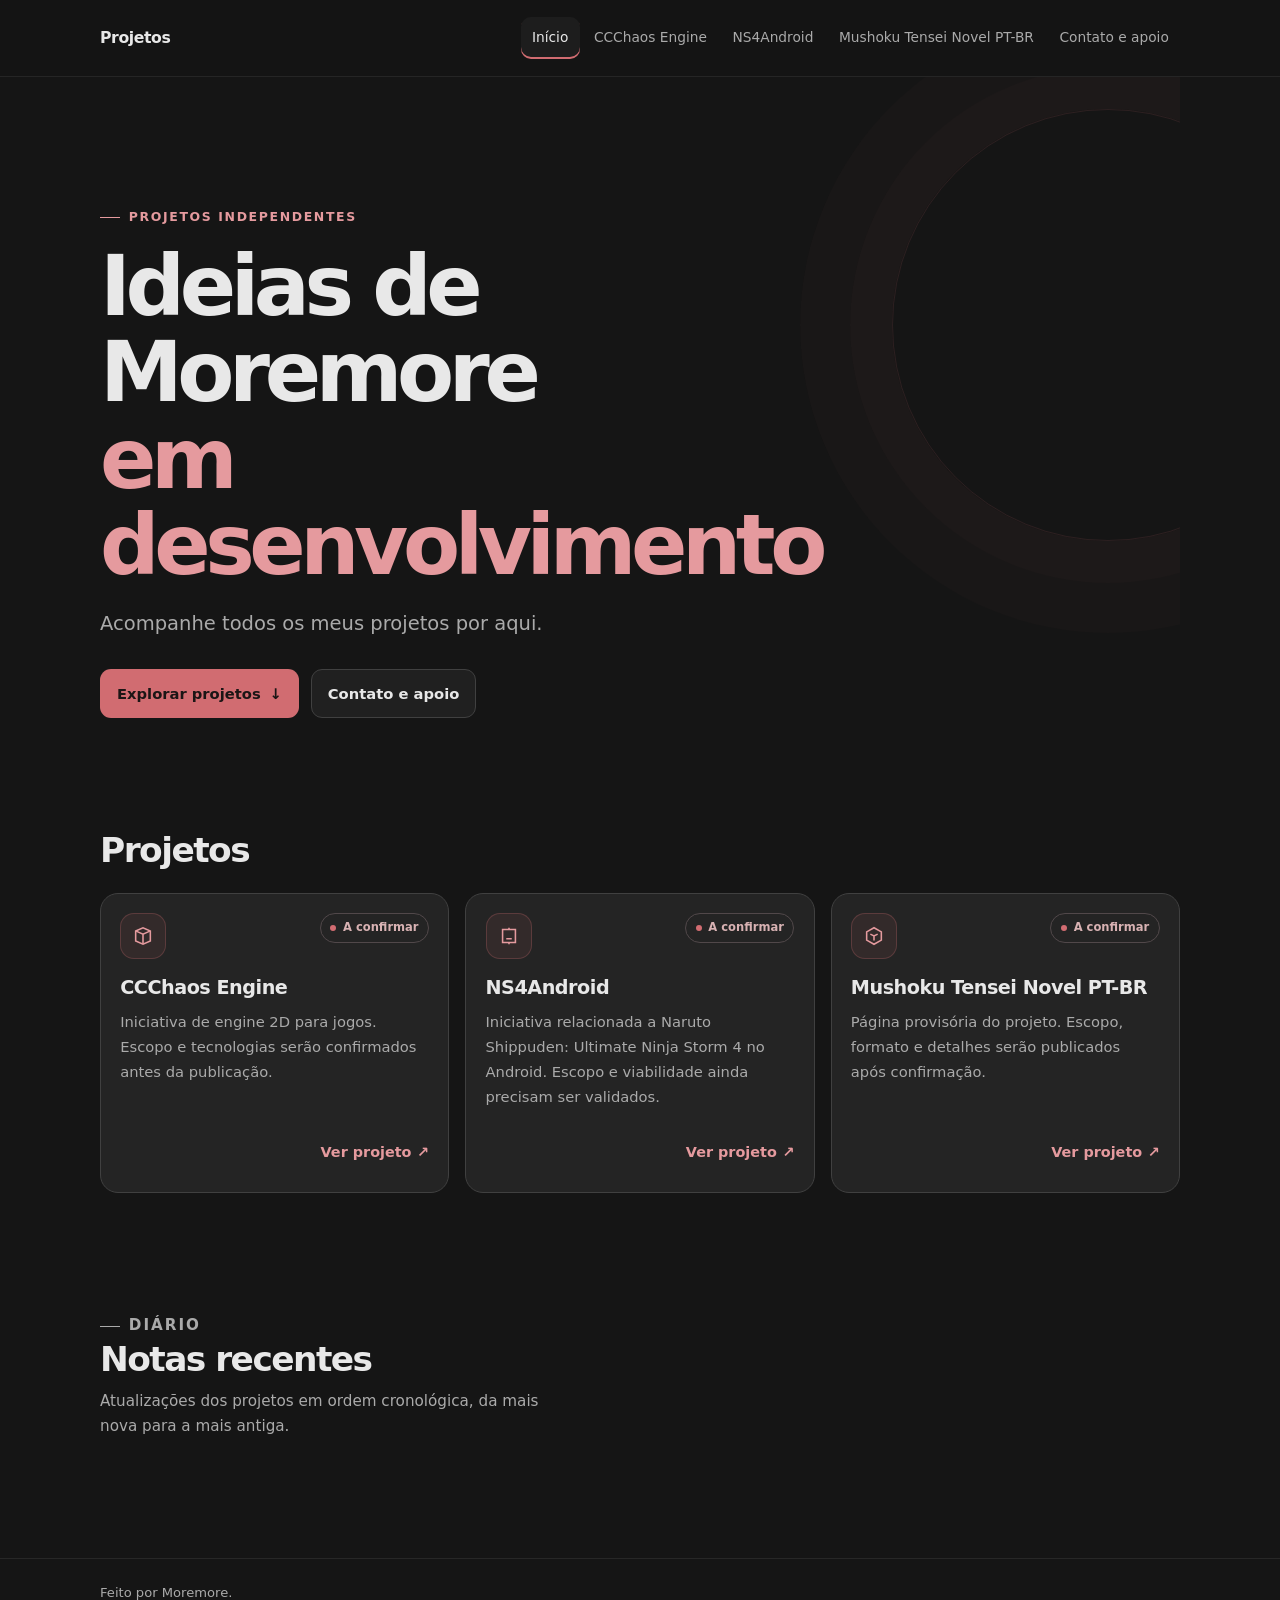
==== index.html @ 753db6bd "Publicação inicial do meu site" ====
<!doctype html>
<html lang="pt-BR">
<head>
  <meta charset="utf-8">
  <meta name="viewport" content="width=device-width, initial-scale=1">
  <meta name="theme-color" content="#151515">
  <meta name="description" content="Um espaço para acompanhar projetos de software, jogos e notas de desenvolvimento.">
  <meta property="og:type" content="website">
  <meta property="og:title" content="Projetos — desenvolvimento em andamento">
  <meta property="og:description" content="Projetos pessoais, desenvolvimento de jogos e notas de progresso em um só lugar.">
  <title>Projetos — início</title>
  <link rel="stylesheet" href="css/style.css">
  <script src="js/main.js" defer></script>
</head>
<body>
  <a class="skip-link" href="#conteudo">Pular para o conteúdo</a>
  <header class="site-header">
    <div class="header-inner">
      <a class="brand" href="index.html" aria-label="Projetos, início">Projetos</a>
      <button class="menu-toggle" type="button" aria-label="Abrir menu de navegação" aria-expanded="false" aria-controls="primary-nav">
        <svg viewBox="0 0 24 24" fill="none" stroke="currentColor" stroke-width="1.8" aria-hidden="true"><path d="M4 7h16M4 12h16M4 17h16"/></svg>
      </button>
      <nav class="primary-nav" id="primary-nav" aria-label="Navegação principal">
        <ul class="nav-list">
          <li><a class="nav-link" href="index.html" aria-current="page">Início</a></li>
          <li><a class="nav-link" href="projeto-1.html">CCChaos Engine</a></li>
          <li><a class="nav-link" href="projeto-2.html">NS4Android</a></li>
          <li><a class="nav-link" href="projeto-3.html">Mushoku Tensei Novel PT-BR</a></li>
          <li><a class="nav-link" href="contato.html">Contato e apoio</a></li>
        </ul>
      </nav>
    </div>
  </header>

  <main id="conteudo">
    <section class="hero" aria-labelledby="hero-title">
      <p class="eyebrow">Projetos independentes</p>
      <h1 id="hero-title">Ideias de Moremore <br><span class="accent">em desenvolvimento</span></h1>
      <p class="hero-copy">Acompanhe todos os meus projetos por aqui.</p>
      <div class="hero-actions">
        <a class="button" href="#projetos">Explorar projetos <span aria-hidden="true">↓</span></a>
        <a class="button button-secondary" href="contato.html">Contato e apoio</a>
      </div>
    </section>

    <section class="section" id="projetos" aria-labelledby="projects-title">
      <div class="section-heading">
        <h2 id="projects-title">Projetos</h2>
      </div>
      <div class="card-grid">
        <article class="card project-card">
          <div class="project-card-top"><span class="project-icon" aria-hidden="true"><svg viewBox="0 0 24 24" fill="none" stroke="currentColor" stroke-width="1.7"><path d="M4 6.5 12 3l8 3.5v11L12 21l-8-3.5z"/><path d="m4.5 6.7 7.5 3.4 7.5-3.4M12 10v10.5"/></svg></span><span class="status">A confirmar</span></div>
          <h3>CCChaos Engine</h3>
          <p>Iniciativa de engine 2D para jogos. Escopo e tecnologias serão confirmados antes da publicação.</p>
          <div class="card-footer"><a class="text-link" href="projeto-1.html">Ver projeto <span aria-hidden="true">↗</span></a></div>
        </article>
        <article class="card project-card">
          <div class="project-card-top"><span class="project-icon" aria-hidden="true"><svg viewBox="0 0 24 24" fill="none" stroke="currentColor" stroke-width="1.7"><path d="M5 5h14v14H5z"/><path d="M9 9h.01M15 9h.01M9 15h6M12 3v2M12 19v2"/></svg></span><span class="status">A confirmar</span></div>
          <h3>NS4Android</h3>
          <p>Iniciativa relacionada a Naruto Shippuden: Ultimate Ninja Storm 4 no Android. Escopo e viabilidade ainda precisam ser validados.</p>
          <div class="card-footer"><a class="text-link" href="projeto-2.html">Ver projeto <span aria-hidden="true">↗</span></a></div>
        </article>
        <article class="card project-card">
          <div class="project-card-top"><span class="project-icon" aria-hidden="true"><svg viewBox="0 0 24 24" fill="none" stroke="currentColor" stroke-width="1.7"><path d="M12 3 4 7.5v9L12 21l8-4.5v-9z"/><path d="m8 10 4 2 4-2M12 12v5"/></svg></span><span class="status">A confirmar</span></div>
          <h3>Mushoku Tensei Novel PT-BR</h3>
          <p>Página provisória do projeto. Escopo, formato e detalhes serão publicados após confirmação.</p>
          <div class="card-footer"><a class="text-link" href="projeto-3.html">Ver projeto <span aria-hidden="true">↗</span></a></div>
        </article>
      </div>
    </section>

    <section class="section" aria-labelledby="updates-title">
      <div class="section-heading">
        <div><p class="eyebrow">Diário</p><h2 id="updates-title">Notas recentes</h2><p>Atualizações dos projetos em ordem cronológica, da mais nova para a mais antiga.</p></div>
      </div>
      <noscript><p class="no-script">As notas são carregadas com JavaScript. Consulte as páginas de cada projeto para ver as informações de apresentação.</p></noscript>
      <div class="update-list" data-updates data-limit="4" aria-live="polite">
        <div class="empty-state"><p>Carregando notas de desenvolvimento…</p></div>
      </div>
    </section>
  </main>

  <footer class="site-footer"><div class="footer-inner"><p>Feito por Moremore.</p></div></footer>
</body>
</html>
---- css/style.css ----
:root {
  color-scheme: dark;
  --bg: #151515;
  --surface: #202020;
  --surface-raised: #242424;
  --border: #404040;
  --accent: #d16c71;
  --accent-soft: #e59a9e;
  --text: #e8e8e8;
  --muted: #aaaaaa;
  --subtle: #777777;
  --content-width: 1080px;
  --radius: 18px;
  --focus: 0 0 0 3px rgb(209 108 113 / 38%);
  font-family: Inter, ui-sans-serif, system-ui, -apple-system, BlinkMacSystemFont, "Segoe UI", sans-serif;
}

* { box-sizing: border-box; }
html { scroll-behavior: smooth; scroll-padding-top: 6rem; }
body { margin: 0; min-width: 320px; background: var(--bg); color: var(--text); font-size: 1rem; line-height: 1.7; }
a { color: var(--accent-soft); text-underline-offset: .22em; }
a:hover { color: #f0b9bc; }
button, a { -webkit-tap-highlight-color: transparent; }
button { font: inherit; }
:focus-visible { outline: none; box-shadow: var(--focus); }
::selection { color: #fff; background: #8d454a; }

.skip-link { position: absolute; z-index: 20; top: .75rem; left: .75rem; transform: translateY(-180%); border-radius: .5rem; padding: .55rem .8rem; background: var(--accent); color: #171313; font-weight: 700; }
.skip-link:focus { transform: translateY(0); }
.site-header { position: sticky; z-index: 10; top: 0; border-bottom: 1px solid rgb(255 255 255 / 7%); background: rgb(21 21 21 / 94%); backdrop-filter: blur(14px); }
.header-inner { display: flex; width: min(100% - 2rem, var(--content-width)); min-height: 76px; align-items: center; justify-content: space-between; gap: 1rem; margin-inline: auto; }
.brand { display: inline-flex; align-items: center; gap: .7rem; color: var(--text); font-size: .98rem; font-weight: 750; letter-spacing: -.025em; text-decoration: none; white-space: nowrap; }
.brand-mark { display: grid; width: 34px; aspect-ratio: 1; place-items: center; border: 1px solid rgb(209 108 113 / 45%); border-radius: 11px; background: rgb(209 108 113 / 10%); color: var(--accent-soft); font-size: .76rem; letter-spacing: .02em; }
.menu-toggle { display: grid; width: 46px; min-height: 44px; place-items: center; border: 1px solid var(--border); border-radius: 12px; background: var(--surface); color: var(--text); cursor: pointer; }
.menu-toggle svg { width: 20px; height: 20px; }
.primary-nav { display: none; position: absolute; inset: calc(100% + 1px) 0 auto; padding: .6rem 1rem 1rem; border-bottom: 1px solid var(--border); background: var(--bg); }
.primary-nav.is-open { display: block; }
.nav-list { display: grid; width: min(100%, var(--content-width)); gap: .2rem; margin: 0 auto; padding: 0; list-style: none; }
.nav-link { display: block; min-height: 46px; padding: .7rem .8rem; border-radius: 10px; color: var(--muted); font-size: .94rem; text-decoration: none; }
.nav-link:hover, .nav-link[aria-current="page"] { background: rgb(255 255 255 / 4%); color: var(--text); }
.nav-link[aria-current="page"] { box-shadow: inset 2px 0 var(--accent); }

main { width: min(100% - 2rem, var(--content-width)); min-height: 68vh; margin-inline: auto; }
.hero { position: relative; overflow: hidden; padding: clamp(4rem, 11vw, 7.6rem) 0 clamp(3.5rem, 8vw, 6rem); }
.hero::after { position: absolute; z-index: -1; top: 2rem; right: -9rem; width: min(43vw, 430px); aspect-ratio: 1; border: 1px solid rgb(209 108 113 / 12%); border-radius: 50%; box-shadow: 0 0 0 42px rgb(209 108 113 / 2%), 0 0 0 92px rgb(209 108 113 / 2%); content: ""; }
.eyebrow { display: inline-flex; align-items: center; gap: .55rem; margin: 0 0 1rem; color: var(--accent-soft); font-size: .78rem; font-weight: 750; letter-spacing: .13em; text-transform: uppercase; }
.eyebrow::before { width: 20px; height: 1px; background: currentColor; content: ""; }
h1, h2, h3, p { margin-top: 0; }
h1 { max-width: 820px; margin-bottom: 1.1rem; font-size: clamp(2.5rem, 7.8vw, 5.2rem); font-weight: 740; letter-spacing: -.065em; line-height: 1.04; }
h1 .accent { color: var(--accent-soft); }
.hero-copy { max-width: 650px; margin-bottom: 1.8rem; color: var(--muted); font-size: clamp(1.04rem, 2.4vw, 1.22rem); }
.hero-actions { display: flex; flex-wrap: wrap; gap: .75rem; }
.button { display: inline-flex; min-height: 46px; align-items: center; justify-content: center; gap: .55rem; border: 1px solid transparent; border-radius: 11px; padding: .68rem 1rem; background: var(--accent); color: #1b1515; font-size: .92rem; font-weight: 750; text-decoration: none; transition: background-color .18s ease, border-color .18s ease, transform .18s ease; }
.button:hover { transform: translateY(-2px); background: var(--accent-soft); color: #171313; }
.button-secondary { border-color: var(--border); background: var(--surface); color: var(--text); }
.button-secondary:hover { border-color: #696060; background: var(--surface-raised); color: var(--text); }
.button svg { width: 16px; height: 16px; }

.section { padding: 1rem 0 clamp(3.6rem, 8vw, 6rem); }
.section-heading { display: flex; align-items: end; justify-content: space-between; gap: 1rem; margin-bottom: 1.35rem; }
.section-heading h2 { margin: 0; font-size: clamp(1.6rem, 4vw, 2.15rem); letter-spacing: -.045em; line-height: 1.2; }
.section-heading p { max-width: 460px; margin: .5rem 0 0; color: var(--muted); font-size: .95rem; }
.text-link { display: inline-flex; align-items: center; gap: .35rem; font-size: .9rem; font-weight: 700; text-decoration: none; white-space: nowrap; }
.card-grid { display: grid; gap: 1rem; }
.card { display: flex; min-width: 0; flex-direction: column; border: 1px solid var(--border); border-radius: var(--radius); padding: 1.2rem; background: var(--surface-raised); transition: border-color .2s ease, transform .2s ease; }
.card:hover { transform: translateY(-3px); border-color: #665052; }
.project-card { min-height: 280px; }
.project-card-top { display: flex; align-items: flex-start; justify-content: space-between; gap: .8rem; margin-bottom: 1rem; }
.project-icon { display: grid; width: 46px; aspect-ratio: 1; place-items: center; border: 1px solid rgb(209 108 113 / 25%); border-radius: 14px; background: rgb(209 108 113 / 9%); color: var(--accent-soft); }
.project-icon svg { width: 22px; height: 22px; }
.status { display: inline-flex; align-items: center; gap: .42rem; border: 1px solid #51484a; border-radius: 999px; padding: .25rem .6rem; color: #d8b2b3; font-size: .72rem; font-weight: 700; white-space: nowrap; }
.status::before { width: 6px; height: 6px; border-radius: 50%; background: var(--accent); content: ""; }
.card h3 { margin-bottom: .48rem; font-size: 1.2rem; letter-spacing: -.025em; line-height: 1.35; }
.card p { margin-bottom: 1rem; color: var(--muted); font-size: .92rem; }
.card-footer { display: flex; align-items: center; justify-content: space-between; gap: .5rem; margin-top: auto; padding-top: .4rem; }
.project-card .card-footer { justify-content: flex-end; }
.card-footer .text-link { min-height: 42px; }
.muted-note { color: var(--subtle); font-size: .82rem; }
.update-list { display: grid; gap: .8rem; }
.update-card { display: grid; gap: .3rem .9rem; border: 1px solid var(--border); border-radius: 14px; padding: 1rem 1.1rem; background: var(--surface); }
.update-meta { display: flex; flex-wrap: wrap; align-items: center; gap: .45rem .7rem; color: var(--muted); font-size: .78rem; }
.update-meta time { color: var(--accent-soft); font-weight: 700; }
.update-project { color: var(--muted); }
.update-card h3 { margin: .15rem 0 0; font-size: 1rem; line-height: 1.4; }
.update-card p { margin: .1rem 0 0; color: var(--muted); font-size: .9rem; }
.empty-state { border: 1px dashed #4a4243; border-radius: 14px; padding: 1.2rem; color: var(--muted); }
.empty-state p { margin: 0; }

.page-intro { padding: clamp(3.1rem, 8vw, 5.7rem) 0 2.2rem; }
.page-intro h1 { font-size: clamp(2.4rem, 6vw, 4.2rem); }
.page-intro .hero-copy { max-width: 720px; margin-bottom: 0; }
.project-overview { display: grid; gap: 1rem; margin-bottom: 2.5rem; }
.overview-panel, .content-panel { border: 1px solid var(--border); border-radius: var(--radius); padding: 1.25rem; background: var(--surface); }
.overview-panel h2, .content-panel h2 { margin-bottom: .7rem; font-size: 1.1rem; letter-spacing: -.02em; }
.overview-panel p, .content-panel p { margin-bottom: .65rem; color: var(--muted); }
.overview-panel p:last-child, .content-panel p:last-child { margin-bottom: 0; }
.detail-list { display: grid; grid-template-columns: 1fr; gap: .8rem; margin: 0; }
.detail-list div { min-width: 0; }
.detail-list dt { margin-bottom: .2rem; color: var(--subtle); font-size: .76rem; font-weight: 700; letter-spacing: .08em; text-transform: uppercase; }
.detail-list dd { margin: 0; color: var(--text); font-size: .92rem; }
.tag-list { display: flex; flex-wrap: wrap; gap: .5rem; margin: 0; padding: 0; list-style: none; }
.tag-list li { border: 1px solid #494343; border-radius: 999px; padding: .24rem .65rem; color: var(--muted); font-size: .82rem; }
.placeholder-box { border-left: 2px solid var(--accent); padding: .7rem .9rem; background: rgb(209 108 113 / 5%); color: var(--muted); font-size: .88rem; }
.objective-list { display: grid; gap: .65rem; margin: 0; padding-left: 1.2rem; color: var(--muted); }
.objective-list li::marker { color: var(--accent); }
.changelog-list { display: grid; gap: .8rem; margin: 0; padding: 0; list-style: none; }
.changelog-item { display: grid; gap: .25rem; border-left: 1px solid #655052; padding: .15rem 0 .2rem 1rem; }
.changelog-item time { color: var(--accent-soft); font-size: .78rem; font-weight: 700; }
.changelog-item p { margin: 0; color: var(--muted); font-size: .9rem; }
.project-links { display: flex; flex-wrap: wrap; gap: .7rem; }
.project-links .button[aria-disabled="true"] { cursor: not-allowed; opacity: .55; }
.contact-grid { display: grid; gap: 1rem; }
.contact-card { min-height: 210px; }
.contact-value { display: inline-block; overflow-wrap: anywhere; color: var(--muted); font-size: .92rem; }
.support-panel { display: grid; gap: 1rem; align-items: center; border: 1px solid #564345; border-radius: var(--radius); padding: clamp(1.2rem, 4vw, 2rem); background: linear-gradient(135deg, rgb(209 108 113 / 9%), transparent 65%), var(--surface); }
.support-panel h2 { margin-bottom: .45rem; font-size: 1.5rem; letter-spacing: -.04em; }
.support-panel p { max-width: 620px; margin: 0; color: var(--muted); }
.contact-page .section { padding-bottom: 2.5rem; }
.contact-page .section:last-of-type { padding-bottom: 4rem; }

.site-footer { border-top: 1px solid rgb(255 255 255 / 8%); }
.footer-inner { display: flex; width: min(100% - 2rem, var(--content-width)); flex-direction: column; gap: .45rem; margin-inline: auto; padding: 1.45rem 0 2rem; color: var(--muted); font-size: .82rem; }
.footer-inner p { margin: 0; }
.footer-brand { color: var(--text); font-weight: 700; }
.no-script { margin: 0 0 1rem; border-radius: 10px; padding: .75rem 1rem; background: #292424; color: var(--muted); font-size: .88rem; }
noscript + .update-list { display: none; }

@media (min-width: 620px) {
  .header-inner, main, .footer-inner { width: min(100% - 3rem, var(--content-width)); }
  .card-grid, .contact-grid { grid-template-columns: repeat(2, minmax(0, 1fr)); }
  .project-overview { grid-template-columns: minmax(0, 1.2fr) minmax(250px, .8fr); }
  .detail-list { grid-template-columns: repeat(2, minmax(0, 1fr)); }
  .update-card { grid-template-columns: 150px minmax(0, 1fr); }
  .update-meta { grid-row: span 2; align-content: start; padding-top: .18rem; }
  .support-panel { grid-template-columns: 1fr auto; }
}
@media (min-width: 860px) {
  .menu-toggle { display: none; }
  .primary-nav { position: static; display: block; padding: 0; border: 0; background: transparent; }
  .nav-list { display: flex; width: auto; align-items: center; gap: .2rem; }
  .nav-link { min-height: 42px; padding: .55rem .7rem; font-size: .86rem; }
  .nav-link[aria-current="page"] { box-shadow: inset 0 -2px var(--accent); }
  .card-grid { grid-template-columns: repeat(3, minmax(0, 1fr)); }
  .contact-grid { grid-template-columns: repeat(3, minmax(0, 1fr)); }
  .overview-panel, .content-panel { padding: 1.5rem; }
  .footer-inner { flex-direction: row; justify-content: space-between; }
}
@media (max-width: 340px) {
  .hero h1 { font-size: 2.3rem; }
}
@media (prefers-reduced-motion: reduce) {
  *, *::before, *::after { scroll-behavior: auto !important; animation-duration: .01ms !important; animation-iteration-count: 1 !important; transition-duration: .01ms !important; }
}
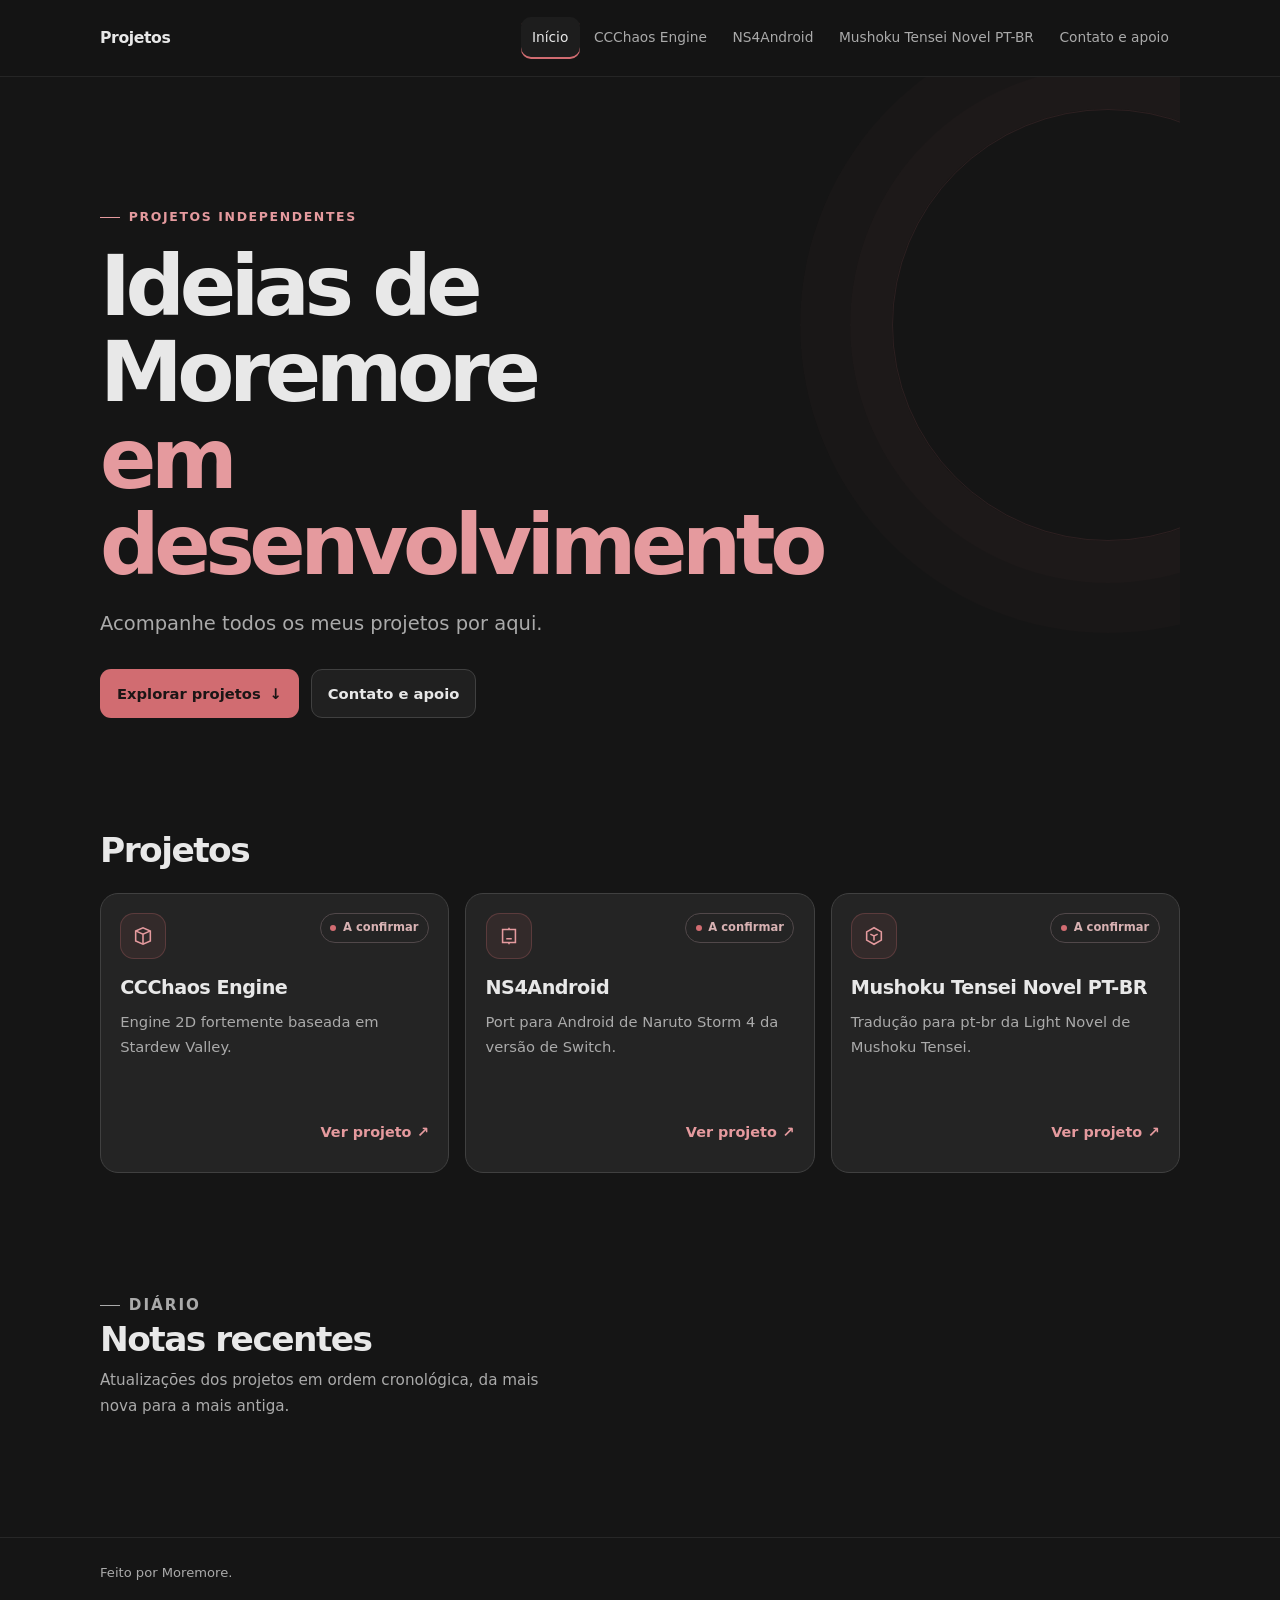
==== commit 83be1e3e: "Atualizar descrições dos projetos na página inicial" ====
--- a/index.html
+++ b/index.html
@@ -51,19 +51,19 @@
         <article class="card project-card">
           <div class="project-card-top"><span class="project-icon" aria-hidden="true"><svg viewBox="0 0 24 24" fill="none" stroke="currentColor" stroke-width="1.7"><path d="M4 6.5 12 3l8 3.5v11L12 21l-8-3.5z"/><path d="m4.5 6.7 7.5 3.4 7.5-3.4M12 10v10.5"/></svg></span><span class="status">A confirmar</span></div>
           <h3>CCChaos Engine</h3>
-          <p>Iniciativa de engine 2D para jogos. Escopo e tecnologias serão confirmados antes da publicação.</p>
+          <p>Engine 2D fortemente baseada em Stardew Valley.</p>
           <div class="card-footer"><a class="text-link" href="projeto-1.html">Ver projeto <span aria-hidden="true">↗</span></a></div>
         </article>
         <article class="card project-card">
           <div class="project-card-top"><span class="project-icon" aria-hidden="true"><svg viewBox="0 0 24 24" fill="none" stroke="currentColor" stroke-width="1.7"><path d="M5 5h14v14H5z"/><path d="M9 9h.01M15 9h.01M9 15h6M12 3v2M12 19v2"/></svg></span><span class="status">A confirmar</span></div>
           <h3>NS4Android</h3>
-          <p>Iniciativa relacionada a Naruto Shippuden: Ultimate Ninja Storm 4 no Android. Escopo e viabilidade ainda precisam ser validados.</p>
+          <p>Port para Android de Naruto Storm 4 da versão de Switch.</p>
           <div class="card-footer"><a class="text-link" href="projeto-2.html">Ver projeto <span aria-hidden="true">↗</span></a></div>
         </article>
         <article class="card project-card">
           <div class="project-card-top"><span class="project-icon" aria-hidden="true"><svg viewBox="0 0 24 24" fill="none" stroke="currentColor" stroke-width="1.7"><path d="M12 3 4 7.5v9L12 21l8-4.5v-9z"/><path d="m8 10 4 2 4-2M12 12v5"/></svg></span><span class="status">A confirmar</span></div>
           <h3>Mushoku Tensei Novel PT-BR</h3>
-          <p>Página provisória do projeto. Escopo, formato e detalhes serão publicados após confirmação.</p>
+          <p>Tradução para pt-br da Light Novel de Mushoku Tensei.</p>
           <div class="card-footer"><a class="text-link" href="projeto-3.html">Ver projeto <span aria-hidden="true">↗</span></a></div>
         </article>
       </div>
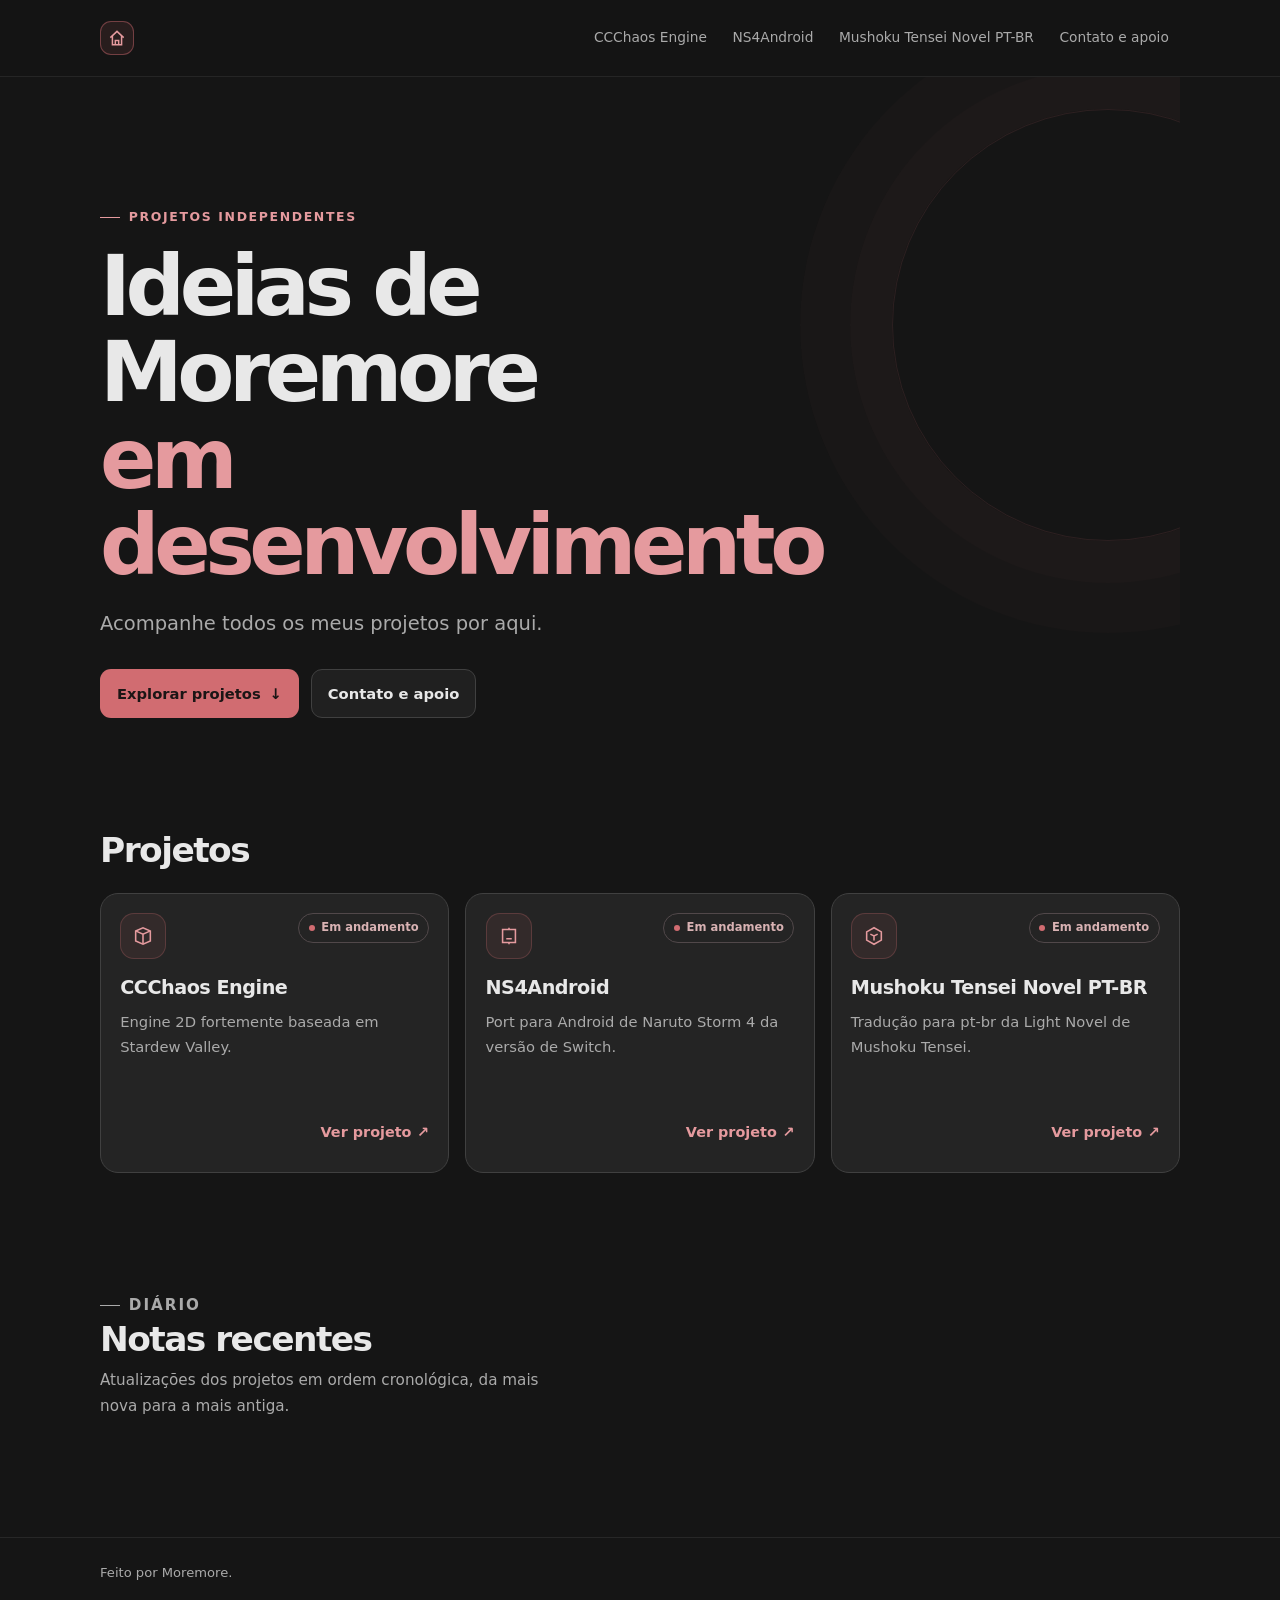
==== commit 7054410a: "Atualizar cabeçalho com ícone de casa e status dos projetos" ====
--- a/index.html
+++ b/index.html
@@ -16,13 +16,12 @@
   <a class="skip-link" href="#conteudo">Pular para o conteúdo</a>
   <header class="site-header">
     <div class="header-inner">
-      <a class="brand" href="index.html" aria-label="Projetos, início">Projetos</a>
+      <a class="brand" href="index.html" aria-label="Página inicial"><span class="brand-mark" aria-hidden="true"><svg viewBox="0 0 24 24" fill="none" stroke="currentColor" stroke-width="1.8"><path d="m4 11.5 8-7.5 8 7.5"/><path d="M6.5 9.5V20h11V9.5"/><path d="M10 20v-5h4v5"/></svg></span></a>
       <button class="menu-toggle" type="button" aria-label="Abrir menu de navegação" aria-expanded="false" aria-controls="primary-nav">
         <svg viewBox="0 0 24 24" fill="none" stroke="currentColor" stroke-width="1.8" aria-hidden="true"><path d="M4 7h16M4 12h16M4 17h16"/></svg>
       </button>
       <nav class="primary-nav" id="primary-nav" aria-label="Navegação principal">
         <ul class="nav-list">
-          <li><a class="nav-link" href="index.html" aria-current="page">Início</a></li>
           <li><a class="nav-link" href="projeto-1.html">CCChaos Engine</a></li>
           <li><a class="nav-link" href="projeto-2.html">NS4Android</a></li>
           <li><a class="nav-link" href="projeto-3.html">Mushoku Tensei Novel PT-BR</a></li>
@@ -49,19 +48,19 @@
       </div>
       <div class="card-grid">
         <article class="card project-card">
-          <div class="project-card-top"><span class="project-icon" aria-hidden="true"><svg viewBox="0 0 24 24" fill="none" stroke="currentColor" stroke-width="1.7"><path d="M4 6.5 12 3l8 3.5v11L12 21l-8-3.5z"/><path d="m4.5 6.7 7.5 3.4 7.5-3.4M12 10v10.5"/></svg></span><span class="status">A confirmar</span></div>
+          <div class="project-card-top"><span class="project-icon" aria-hidden="true"><svg viewBox="0 0 24 24" fill="none" stroke="currentColor" stroke-width="1.7"><path d="M4 6.5 12 3l8 3.5v11L12 21l-8-3.5z"/><path d="m4.5 6.7 7.5 3.4 7.5-3.4M12 10v10.5"/></svg></span><span class="status">Em andamento</span></div>
           <h3>CCChaos Engine</h3>
           <p>Engine 2D fortemente baseada em Stardew Valley.</p>
           <div class="card-footer"><a class="text-link" href="projeto-1.html">Ver projeto <span aria-hidden="true">↗</span></a></div>
         </article>
         <article class="card project-card">
-          <div class="project-card-top"><span class="project-icon" aria-hidden="true"><svg viewBox="0 0 24 24" fill="none" stroke="currentColor" stroke-width="1.7"><path d="M5 5h14v14H5z"/><path d="M9 9h.01M15 9h.01M9 15h6M12 3v2M12 19v2"/></svg></span><span class="status">A confirmar</span></div>
+          <div class="project-card-top"><span class="project-icon" aria-hidden="true"><svg viewBox="0 0 24 24" fill="none" stroke="currentColor" stroke-width="1.7"><path d="M5 5h14v14H5z"/><path d="M9 9h.01M15 9h.01M9 15h6M12 3v2M12 19v2"/></svg></span><span class="status">Em andamento</span></div>
           <h3>NS4Android</h3>
           <p>Port para Android de Naruto Storm 4 da versão de Switch.</p>
           <div class="card-footer"><a class="text-link" href="projeto-2.html">Ver projeto <span aria-hidden="true">↗</span></a></div>
         </article>
         <article class="card project-card">
-          <div class="project-card-top"><span class="project-icon" aria-hidden="true"><svg viewBox="0 0 24 24" fill="none" stroke="currentColor" stroke-width="1.7"><path d="M12 3 4 7.5v9L12 21l8-4.5v-9z"/><path d="m8 10 4 2 4-2M12 12v5"/></svg></span><span class="status">A confirmar</span></div>
+          <div class="project-card-top"><span class="project-icon" aria-hidden="true"><svg viewBox="0 0 24 24" fill="none" stroke="currentColor" stroke-width="1.7"><path d="M12 3 4 7.5v9L12 21l8-4.5v-9z"/><path d="m8 10 4 2 4-2M12 12v5"/></svg></span><span class="status">Em andamento</span></div>
           <h3>Mushoku Tensei Novel PT-BR</h3>
           <p>Tradução para pt-br da Light Novel de Mushoku Tensei.</p>
           <div class="card-footer"><a class="text-link" href="projeto-3.html">Ver projeto <span aria-hidden="true">↗</span></a></div>
--- a/css/style.css
+++ b/css/style.css
@@ -30,7 +30,9 @@
 .site-header { position: sticky; z-index: 10; top: 0; border-bottom: 1px solid rgb(255 255 255 / 7%); background: rgb(21 21 21 / 94%); backdrop-filter: blur(14px); }
 .header-inner { display: flex; width: min(100% - 2rem, var(--content-width)); min-height: 76px; align-items: center; justify-content: space-between; gap: 1rem; margin-inline: auto; }
 .brand { display: inline-flex; align-items: center; gap: .7rem; color: var(--text); font-size: .98rem; font-weight: 750; letter-spacing: -.025em; text-decoration: none; white-space: nowrap; }
-.brand-mark { display: grid; width: 34px; aspect-ratio: 1; place-items: center; border: 1px solid rgb(209 108 113 / 45%); border-radius: 11px; background: rgb(209 108 113 / 10%); color: var(--accent-soft); font-size: .76rem; letter-spacing: .02em; }
+.brand-mark { display: grid; width: 34px; aspect-ratio: 1; place-items: center; border: 1px solid rgb(209 108 113 / 45%); border-radius: 11px; background: rgb(209 108 113 / 10%); color: var(--accent-soft); }
+.brand:hover .brand-mark { border-color: rgb(209 108 113 / 70%); color: #f0b9bc; }
+.brand-mark svg { width: 20px; height: 20px; }
 .menu-toggle { display: grid; width: 46px; min-height: 44px; place-items: center; border: 1px solid var(--border); border-radius: 12px; background: var(--surface); color: var(--text); cursor: pointer; }
 .menu-toggle svg { width: 20px; height: 20px; }
 .primary-nav { display: none; position: absolute; inset: calc(100% + 1px) 0 auto; padding: .6rem 1rem 1rem; border-bottom: 1px solid var(--border); background: var(--bg); }
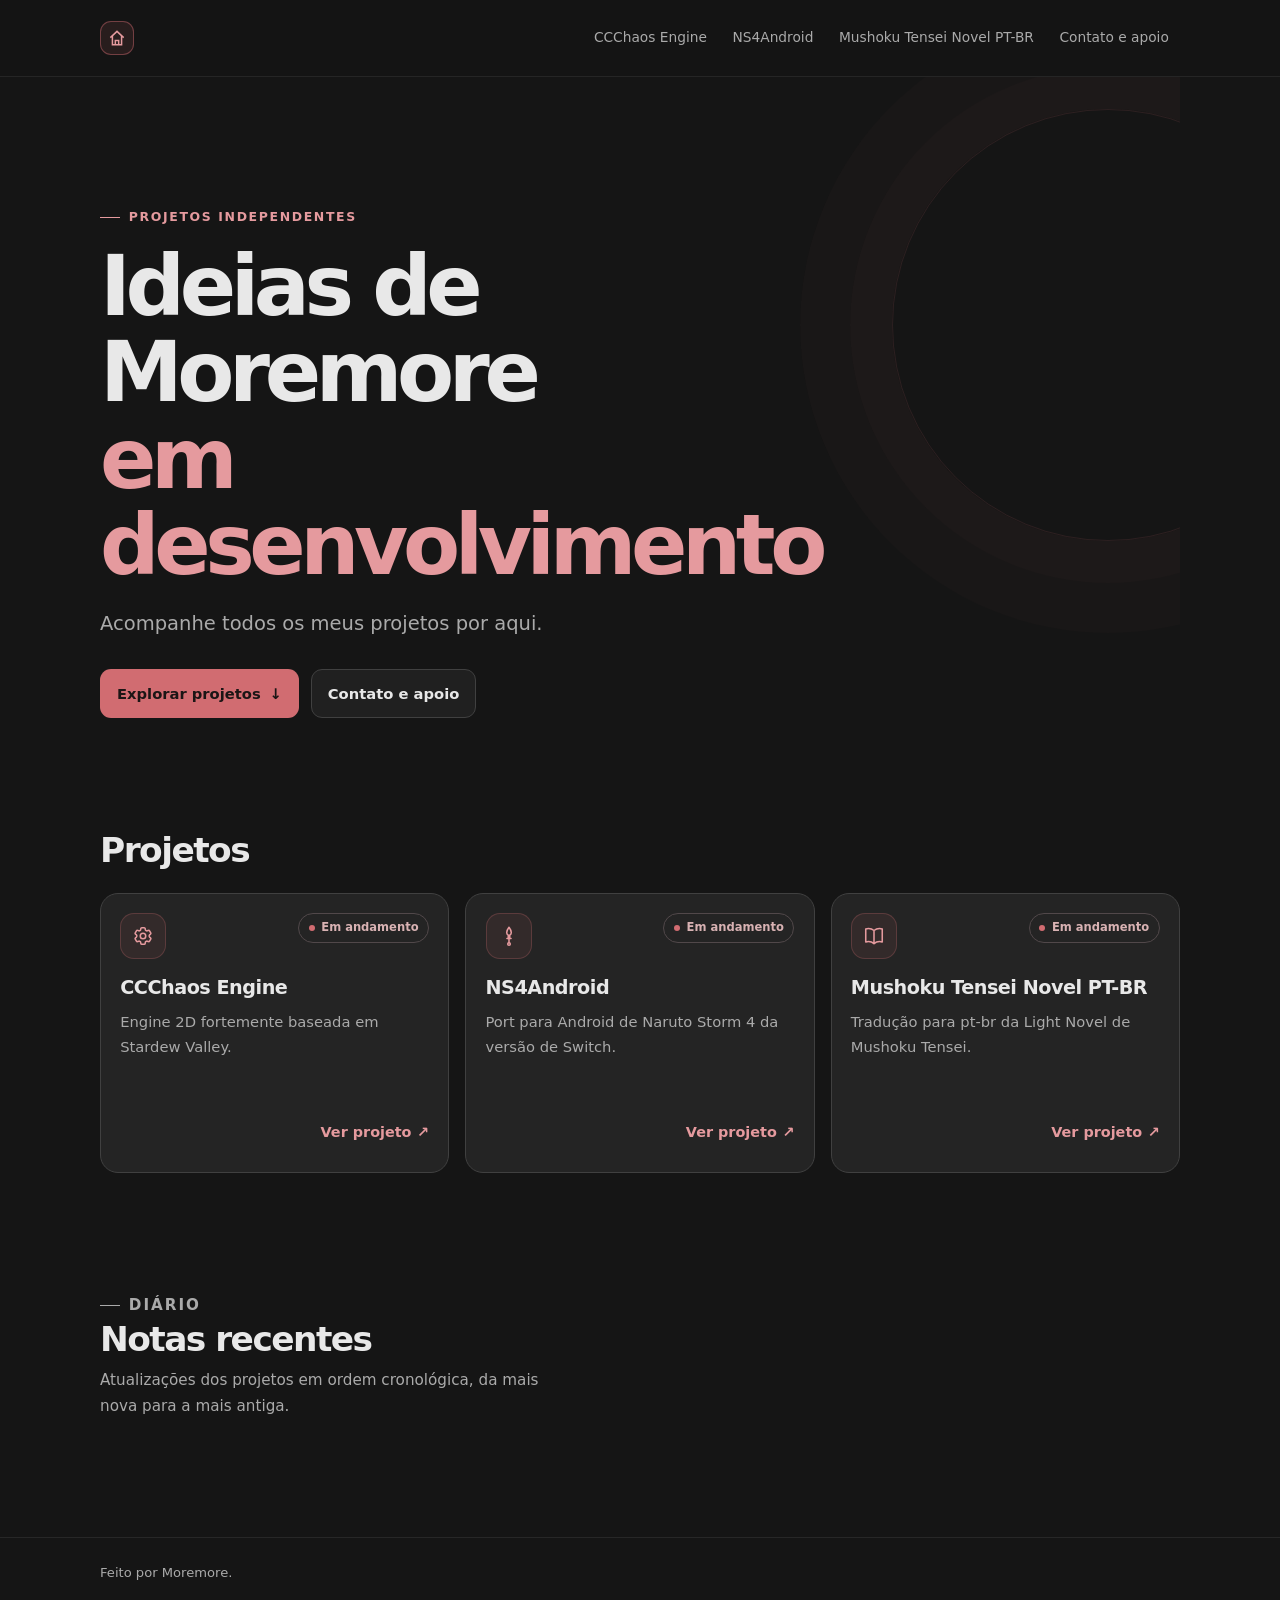
==== commit 1398134f: "Atualizar ícones dos cards de projetos" ====
--- a/index.html
+++ b/index.html
@@ -48,19 +48,19 @@
       </div>
       <div class="card-grid">
         <article class="card project-card">
-          <div class="project-card-top"><span class="project-icon" aria-hidden="true"><svg viewBox="0 0 24 24" fill="none" stroke="currentColor" stroke-width="1.7"><path d="M4 6.5 12 3l8 3.5v11L12 21l-8-3.5z"/><path d="m4.5 6.7 7.5 3.4 7.5-3.4M12 10v10.5"/></svg></span><span class="status">Em andamento</span></div>
+          <div class="project-card-top"><span class="project-icon" aria-hidden="true"><svg viewBox="0 0 24 24" fill="none" stroke="currentColor" stroke-width="1.7" stroke-linecap="round" stroke-linejoin="round"><path d="M9.594 3.94c.09-.542.56-.94 1.11-.94h2.593c.55 0 1.02.398 1.11.94l.213 1.281c.063.374.313.686.645.87.074.04.147.083.22.127.324.196.72.257 1.075.124l1.217-.456a1.125 1.125 0 0 1 1.37.49l1.296 2.247a1.125 1.125 0 0 1-.26 1.431l-1.003.827c-.293.24-.438.613-.431.992a6.759 6.759 0 0 1 0 .255c-.007.378.138.75.43.99l1.005.828c.424.35.534.954.26 1.43l-1.298 2.247a1.125 1.125 0 0 1-1.369.491l-1.217-.456c-.355-.133-.75-.072-1.076.124a6.57 6.57 0 0 1-.22.128c-.331.183-.581.495-.644.869l-.213 1.28c-.09.543-.56.941-1.11.941h-2.594c-.55 0-1.02-.398-1.11-.94l-.213-1.281c-.062-.374-.312-.686-.644-.87a6.52 6.52 0 0 1-.22-.127c-.325-.196-.72-.257-1.076-.124l-1.217.456a1.125 1.125 0 0 1-1.369-.49l-1.297-2.247a1.125 1.125 0 0 1 .26-1.431l1.004-.827c.292-.24.437-.613.43-.992a6.932 6.932 0 0 1 0-.255c.007-.378-.138-.75-.43-.99l-1.004-.828a1.125 1.125 0 0 1-.26-1.43l1.297-2.247a1.125 1.125 0 0 1 1.37-.491l1.216.456c.356.133.751.072 1.076-.124.072-.044.146-.087.22-.128.332-.183.582-.495.644-.869l.214-1.281Z"/><path d="M15 12a3 3 0 1 1-6 0 3 3 0 0 1 6 0Z"/></svg></span><span class="status">Em andamento</span></div>
           <h3>CCChaos Engine</h3>
           <p>Engine 2D fortemente baseada em Stardew Valley.</p>
           <div class="card-footer"><a class="text-link" href="projeto-1.html">Ver projeto <span aria-hidden="true">↗</span></a></div>
         </article>
         <article class="card project-card">
-          <div class="project-card-top"><span class="project-icon" aria-hidden="true"><svg viewBox="0 0 24 24" fill="none" stroke="currentColor" stroke-width="1.7"><path d="M5 5h14v14H5z"/><path d="M9 9h.01M15 9h.01M9 15h6M12 3v2M12 19v2"/></svg></span><span class="status">Em andamento</span></div>
+          <div class="project-card-top"><span class="project-icon" aria-hidden="true"><svg viewBox="0 0 24 24" fill="none" stroke="currentColor" stroke-width="1.7" stroke-linecap="round" stroke-linejoin="round"><path d="M12 2.5c1.3 1.8 2.5 3.6 2.5 5.6 0 1.2-.7 2.3-1.7 2.9v3.5h-1.6V11c-1-.6-1.7-1.7-1.7-2.9 0-2 1.2-3.8 2.5-5.6Z"/><path d="M9.8 14.8h4.4"/><path d="M12 14.8v4.2"/><circle cx="12" cy="20.7" r="1.4"/></svg></span><span class="status">Em andamento</span></div>
           <h3>NS4Android</h3>
           <p>Port para Android de Naruto Storm 4 da versão de Switch.</p>
           <div class="card-footer"><a class="text-link" href="projeto-2.html">Ver projeto <span aria-hidden="true">↗</span></a></div>
         </article>
         <article class="card project-card">
-          <div class="project-card-top"><span class="project-icon" aria-hidden="true"><svg viewBox="0 0 24 24" fill="none" stroke="currentColor" stroke-width="1.7"><path d="M12 3 4 7.5v9L12 21l8-4.5v-9z"/><path d="m8 10 4 2 4-2M12 12v5"/></svg></span><span class="status">Em andamento</span></div>
+          <div class="project-card-top"><span class="project-icon" aria-hidden="true"><svg viewBox="0 0 24 24" fill="none" stroke="currentColor" stroke-width="1.7" stroke-linecap="round" stroke-linejoin="round"><path d="M12 6.042A8.967 8.967 0 0 0 6 3.75c-1.052 0-2.062.18-3 .512v14.25A8.987 8.987 0 0 1 6 18c2.305 0 4.408.867 6 2.292m0-14.25a8.966 8.966 0 0 1 6-2.292c1.052 0 2.062.18 3 .512v14.25A8.987 8.987 0 0 0 18 18a8.967 8.967 0 0 0-6 2.292m0-14.25v14.25"/></svg></span><span class="status">Em andamento</span></div>
           <h3>Mushoku Tensei Novel PT-BR</h3>
           <p>Tradução para pt-br da Light Novel de Mushoku Tensei.</p>
           <div class="card-footer"><a class="text-link" href="projeto-3.html">Ver projeto <span aria-hidden="true">↗</span></a></div>
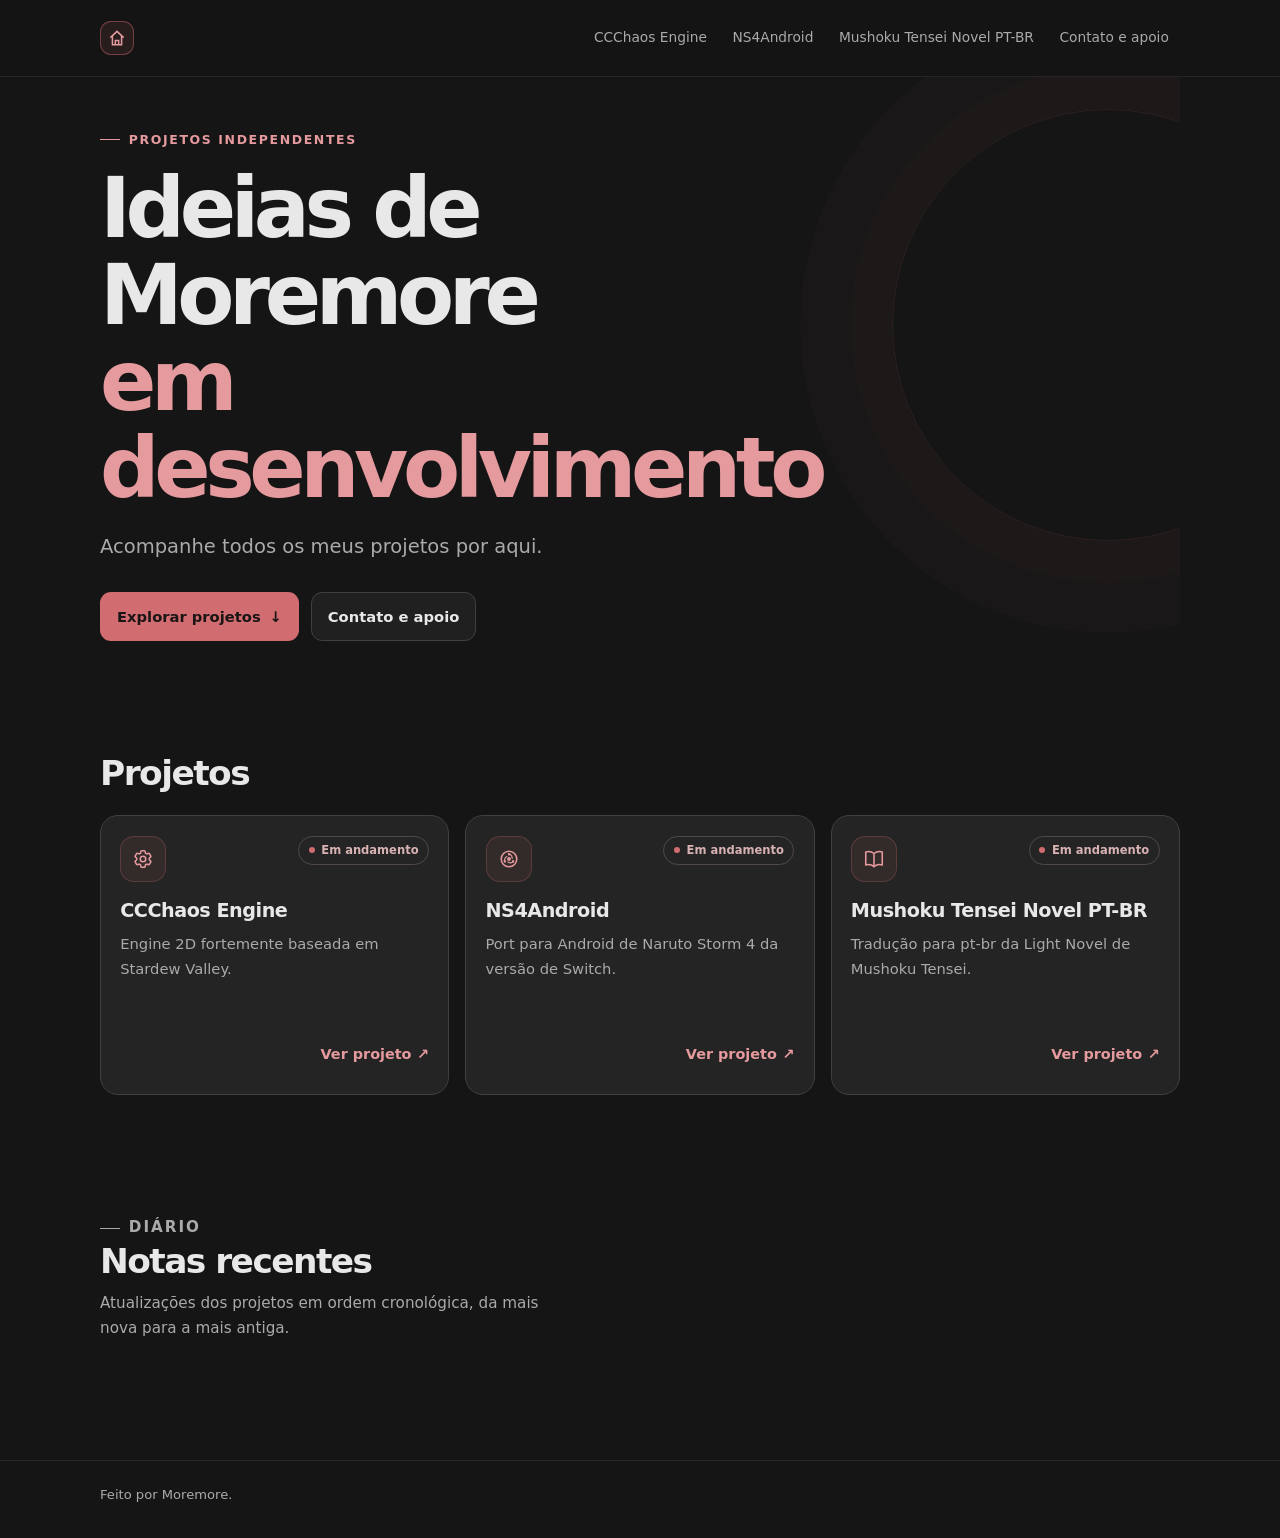
==== commit c1fa097e: "Aproximar hero do topo e atualizar ícone do NS4Android" ====
--- a/index.html
+++ b/index.html
@@ -54,7 +54,7 @@
           <div class="card-footer"><a class="text-link" href="projeto-1.html">Ver projeto <span aria-hidden="true">↗</span></a></div>
         </article>
         <article class="card project-card">
-          <div class="project-card-top"><span class="project-icon" aria-hidden="true"><svg viewBox="0 0 24 24" fill="none" stroke="currentColor" stroke-width="1.7" stroke-linecap="round" stroke-linejoin="round"><path d="M12 2.5c1.3 1.8 2.5 3.6 2.5 5.6 0 1.2-.7 2.3-1.7 2.9v3.5h-1.6V11c-1-.6-1.7-1.7-1.7-2.9 0-2 1.2-3.8 2.5-5.6Z"/><path d="M9.8 14.8h4.4"/><path d="M12 14.8v4.2"/><circle cx="12" cy="20.7" r="1.4"/></svg></span><span class="status">Em andamento</span></div>
+          <div class="project-card-top"><span class="project-icon" aria-hidden="true"><svg viewBox="0 0 24 24" fill="none" stroke="currentColor" stroke-width="1.7" stroke-linecap="round" stroke-linejoin="round"><circle cx="12" cy="12" r="8.5"/><circle cx="12" cy="12" r="2.1" fill="currentColor" stroke="none"/><g fill="currentColor" stroke="none"><g transform="translate(12 12)"><circle cx="0" cy="-5.2" r="1.35"/></g><g transform="translate(12 12) rotate(120)"><circle cx="0" cy="-5.2" r="1.35"/></g><g transform="translate(12 12) rotate(240)"><circle cx="0" cy="-5.2" r="1.35"/></g></g><g fill="none" stroke="currentColor" stroke-width="1.35" stroke-linecap="round"><g transform="translate(12 12)"><path d="M1.2-5.1c1.5 1 2.4 2.6 2.3 4.4"/></g><g transform="translate(12 12) rotate(120)"><path d="M1.2-5.1c1.5 1 2.4 2.6 2.3 4.4"/></g><g transform="translate(12 12) rotate(240)"><path d="M1.2-5.1c1.5 1 2.4 2.6 2.3 4.4"/></g></g></svg></span><span class="status">Em andamento</span></div>
           <h3>NS4Android</h3>
           <p>Port para Android de Naruto Storm 4 da versão de Switch.</p>
           <div class="card-footer"><a class="text-link" href="projeto-2.html">Ver projeto <span aria-hidden="true">↗</span></a></div>
--- a/css/style.css
+++ b/css/style.css
@@ -43,7 +43,7 @@
 .nav-link[aria-current="page"] { box-shadow: inset 2px 0 var(--accent); }
 
 main { width: min(100% - 2rem, var(--content-width)); min-height: 68vh; margin-inline: auto; }
-.hero { position: relative; overflow: hidden; padding: clamp(4rem, 11vw, 7.6rem) 0 clamp(3.5rem, 8vw, 6rem); }
+.hero { position: relative; overflow: hidden; padding: clamp(1.75rem, 4vw, 2.75rem) 0 clamp(3.5rem, 8vw, 6rem); }
 .hero::after { position: absolute; z-index: -1; top: 2rem; right: -9rem; width: min(43vw, 430px); aspect-ratio: 1; border: 1px solid rgb(209 108 113 / 12%); border-radius: 50%; box-shadow: 0 0 0 42px rgb(209 108 113 / 2%), 0 0 0 92px rgb(209 108 113 / 2%); content: ""; }
 .eyebrow { display: inline-flex; align-items: center; gap: .55rem; margin: 0 0 1rem; color: var(--accent-soft); font-size: .78rem; font-weight: 750; letter-spacing: .13em; text-transform: uppercase; }
 .eyebrow::before { width: 20px; height: 1px; background: currentColor; content: ""; }
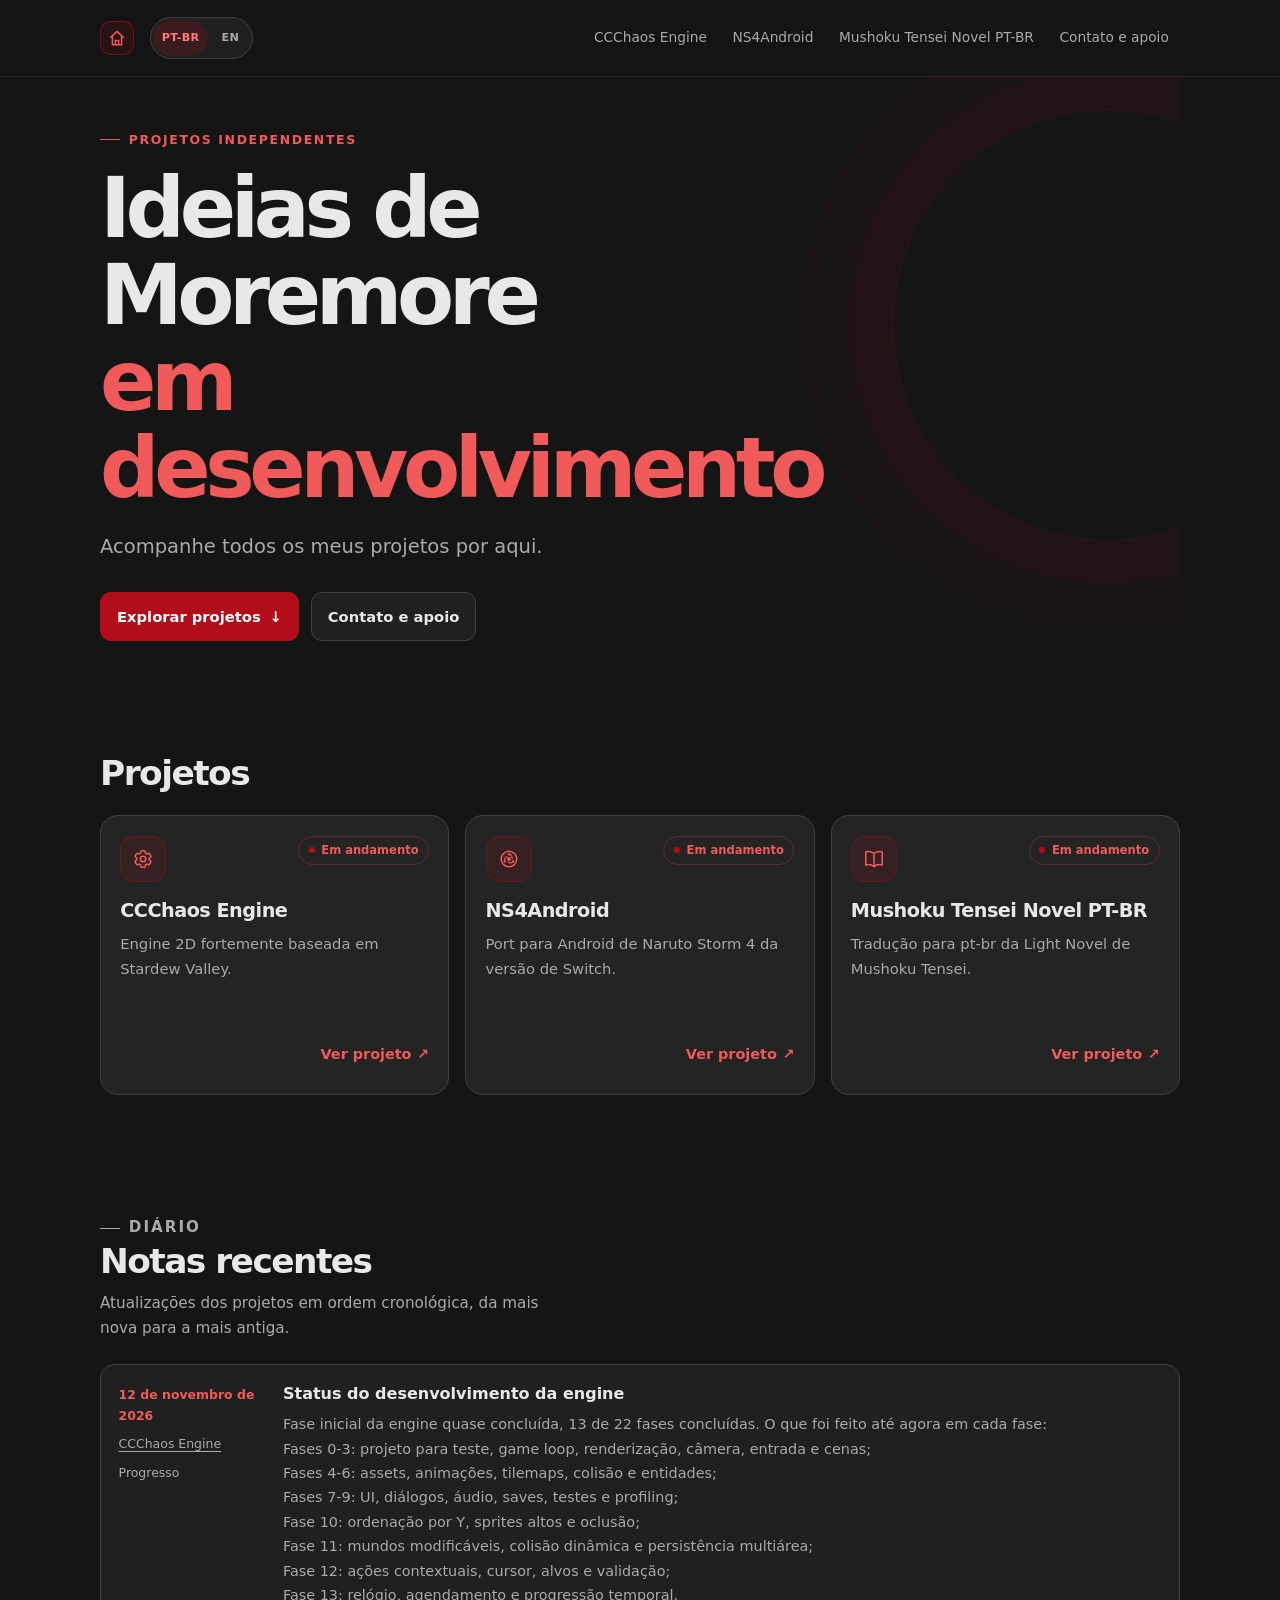
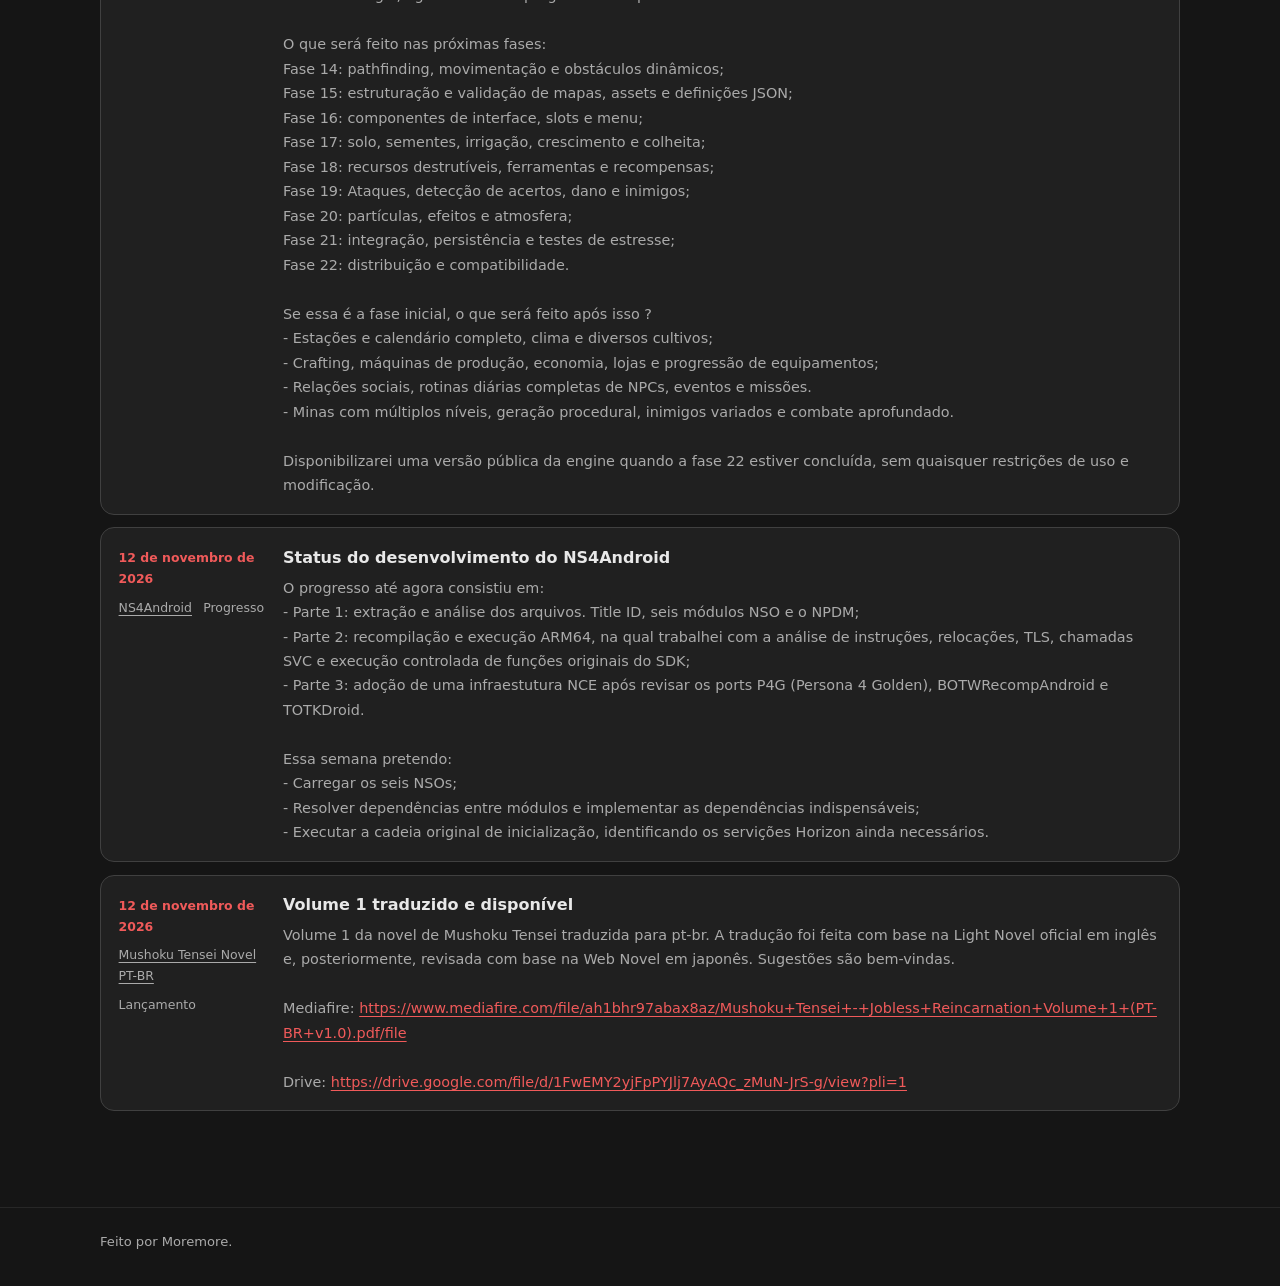
==== commit 617de324: "Adicionar suporte completo a português e inglês" ====
--- a/index.html
+++ b/index.html
@@ -4,28 +4,34 @@
   <meta charset="utf-8">
   <meta name="viewport" content="width=device-width, initial-scale=1">
   <meta name="theme-color" content="#151515">
-  <meta name="description" content="Um espaço para acompanhar projetos de software, jogos e notas de desenvolvimento.">
+  <meta name="description" content="Um espaço para acompanhar projetos de software, jogos e notas de desenvolvimento." data-i18n-attr="content:meta.home.description">
   <meta property="og:type" content="website">
-  <meta property="og:title" content="Projetos — desenvolvimento em andamento">
-  <meta property="og:description" content="Projetos pessoais, desenvolvimento de jogos e notas de progresso em um só lugar.">
-  <title>Projetos — início</title>
+  <meta property="og:locale" content="pt_BR" data-i18n-attr="content:meta.locale">
+  <meta property="og:title" content="Projetos — desenvolvimento em andamento" data-i18n-attr="content:meta.home.ogTitle">
+  <meta property="og:description" content="Projetos pessoais, desenvolvimento de jogos e notas de progresso em um só lugar." data-i18n-attr="content:meta.home.ogDescription">
+  <title data-i18n="meta.home.title">Projetos — início</title>
   <link rel="stylesheet" href="css/style.css">
+  <script src="js/i18n.js" defer></script>
   <script src="js/main.js" defer></script>
 </head>
 <body>
-  <a class="skip-link" href="#conteudo">Pular para o conteúdo</a>
+  <a class="skip-link" href="#conteudo" data-i18n="global.skipToContent">Pular para o conteúdo</a>
   <header class="site-header">
     <div class="header-inner">
-      <a class="brand" href="index.html" aria-label="Página inicial"><span class="brand-mark" aria-hidden="true"><svg viewBox="0 0 24 24" fill="none" stroke="currentColor" stroke-width="1.8"><path d="m4 11.5 8-7.5 8 7.5"/><path d="M6.5 9.5V20h11V9.5"/><path d="M10 20v-5h4v5"/></svg></span></a>
-      <button class="menu-toggle" type="button" aria-label="Abrir menu de navegação" aria-expanded="false" aria-controls="primary-nav">
+      <a class="brand" href="index.html" aria-label="Página inicial" data-i18n-attr="aria-label:global.homeLabel"><span class="brand-mark" aria-hidden="true"><svg viewBox="0 0 24 24" fill="none" stroke="currentColor" stroke-width="1.8"><path d="m4 11.5 8-7.5 8 7.5"/><path d="M6.5 9.5V20h11V9.5"/><path d="M10 20v-5h4v5"/></svg></span></a>
+      <div class="language-switcher" role="group" aria-label="Idioma" data-i18n-attr="aria-label:global.languageLabel">
+        <button class="language-option" type="button" data-language-option="pt-BR" aria-pressed="true" aria-label="Português (Brasil)" lang="pt-BR">PT-BR</button>
+        <button class="language-option" type="button" data-language-option="en" aria-pressed="false" aria-label="English" lang="en">EN</button>
+      </div>
+      <button class="menu-toggle" type="button" aria-label="Abrir menu de navegação" aria-expanded="false" aria-controls="primary-nav" data-i18n-attr="aria-label:global.menuLabel">
         <svg viewBox="0 0 24 24" fill="none" stroke="currentColor" stroke-width="1.8" aria-hidden="true"><path d="M4 7h16M4 12h16M4 17h16"/></svg>
       </button>
-      <nav class="primary-nav" id="primary-nav" aria-label="Navegação principal">
+      <nav class="primary-nav" id="primary-nav" aria-label="Navegação principal" data-i18n-attr="aria-label:global.navLabel">
         <ul class="nav-list">
           <li><a class="nav-link" href="projeto-1.html">CCChaos Engine</a></li>
           <li><a class="nav-link" href="projeto-2.html">NS4Android</a></li>
           <li><a class="nav-link" href="projeto-3.html">Mushoku Tensei Novel PT-BR</a></li>
-          <li><a class="nav-link" href="contato.html">Contato e apoio</a></li>
+          <li><a class="nav-link" href="contato.html" data-i18n="global.contactNav">Contato e apoio</a></li>
         </ul>
       </nav>
     </div>
@@ -33,52 +39,52 @@
 
   <main id="conteudo">
     <section class="hero" aria-labelledby="hero-title">
-      <p class="eyebrow">Projetos independentes</p>
-      <h1 id="hero-title">Ideias de Moremore <br><span class="accent">em desenvolvimento</span></h1>
-      <p class="hero-copy">Acompanhe todos os meus projetos por aqui.</p>
+      <p class="eyebrow" data-i18n="home.heroEyebrow">Projetos independentes</p>
+      <h1 id="hero-title"><span data-i18n="home.heroTitleLead">Ideias de Moremore</span> <br><span class="accent" data-i18n="home.heroTitleAccent">em desenvolvimento</span></h1>
+      <p class="hero-copy" data-i18n="home.heroCopy">Acompanhe todos os meus projetos por aqui.</p>
       <div class="hero-actions">
-        <a class="button" href="#projetos">Explorar projetos <span aria-hidden="true">↓</span></a>
-        <a class="button button-secondary" href="contato.html">Contato e apoio</a>
+        <a class="button" href="#projetos"><span data-i18n="home.explore">Explorar projetos</span> <span aria-hidden="true">↓</span></a>
+        <a class="button button-secondary" href="contato.html" data-i18n="global.contactNav">Contato e apoio</a>
       </div>
     </section>
 
     <section class="section" id="projetos" aria-labelledby="projects-title">
       <div class="section-heading">
-        <h2 id="projects-title">Projetos</h2>
+        <h2 id="projects-title" data-i18n="home.projectsTitle">Projetos</h2>
       </div>
       <div class="card-grid">
         <article class="card project-card">
-          <div class="project-card-top"><span class="project-icon" aria-hidden="true"><svg viewBox="0 0 24 24" fill="none" stroke="currentColor" stroke-width="1.7" stroke-linecap="round" stroke-linejoin="round"><path d="M9.594 3.94c.09-.542.56-.94 1.11-.94h2.593c.55 0 1.02.398 1.11.94l.213 1.281c.063.374.313.686.645.87.074.04.147.083.22.127.324.196.72.257 1.075.124l1.217-.456a1.125 1.125 0 0 1 1.37.49l1.296 2.247a1.125 1.125 0 0 1-.26 1.431l-1.003.827c-.293.24-.438.613-.431.992a6.759 6.759 0 0 1 0 .255c-.007.378.138.75.43.99l1.005.828c.424.35.534.954.26 1.43l-1.298 2.247a1.125 1.125 0 0 1-1.369.491l-1.217-.456c-.355-.133-.75-.072-1.076.124a6.57 6.57 0 0 1-.22.128c-.331.183-.581.495-.644.869l-.213 1.28c-.09.543-.56.941-1.11.941h-2.594c-.55 0-1.02-.398-1.11-.94l-.213-1.281c-.062-.374-.312-.686-.644-.87a6.52 6.52 0 0 1-.22-.127c-.325-.196-.72-.257-1.076-.124l-1.217.456a1.125 1.125 0 0 1-1.369-.49l-1.297-2.247a1.125 1.125 0 0 1 .26-1.431l1.004-.827c.292-.24.437-.613.43-.992a6.932 6.932 0 0 1 0-.255c.007-.378-.138-.75-.43-.99l-1.004-.828a1.125 1.125 0 0 1-.26-1.43l1.297-2.247a1.125 1.125 0 0 1 1.37-.491l1.216.456c.356.133.751.072 1.076-.124.072-.044.146-.087.22-.128.332-.183.582-.495.644-.869l.214-1.281Z"/><path d="M15 12a3 3 0 1 1-6 0 3 3 0 0 1 6 0Z"/></svg></span><span class="status">Em andamento</span></div>
+          <div class="project-card-top"><span class="project-icon" aria-hidden="true"><svg viewBox="0 0 24 24" fill="none" stroke="currentColor" stroke-width="1.7" stroke-linecap="round" stroke-linejoin="round"><path d="M9.594 3.94c.09-.542.56-.94 1.11-.94h2.593c.55 0 1.02.398 1.11.94l.213 1.281c.063.374.313.686.645.87.074.04.147.083.22.127.324.196.72.257 1.075.124l1.217-.456a1.125 1.125 0 0 1 1.37.49l1.296 2.247a1.125 1.125 0 0 1-.26 1.431l-1.003.827c-.293.24-.438.613-.431.992a6.759 6.759 0 0 1 0 .255c-.007.378.138.75.43.99l1.005.828c.424.35.534.954.26 1.43l-1.298 2.247a1.125 1.125 0 0 1-1.369.491l-1.217-.456c-.355-.133-.75-.072-1.076.124a6.57 6.57 0 0 1-.22.128c-.331.183-.581.495-.644.869l-.213 1.28c-.09.543-.56.941-1.11.941h-2.594c-.55 0-1.02-.398-1.11-.94l-.213-1.281c-.062-.374-.312-.686-.644-.87a6.52 6.52 0 0 1-.22-.127c-.325-.196-.72-.257-1.076-.124l-1.217.456a1.125 1.125 0 0 1-1.369-.49l-1.297-2.247a1.125 1.125 0 0 1 .26-1.431l1.004-.827c.292-.24.437-.613.43-.992a6.932 6.932 0 0 1 0-.255c.007-.378-.138-.75-.43-.99l-1.004-.828a1.125 1.125 0 0 1-.26-1.43l1.297-2.247a1.125 1.125 0 0 1 1.37-.491l1.216.456c.356.133.751.072 1.076-.124.072-.044.146-.087.22-.128.332-.183.582-.495.644-.869l.214-1.281Z"/><path d="M15 12a3 3 0 1 1-6 0 3 3 0 0 1 6 0Z"/></svg></span><span class="status" data-i18n="global.statusInProgress">Em andamento</span></div>
           <h3>CCChaos Engine</h3>
-          <p>Engine 2D fortemente baseada em Stardew Valley.</p>
-          <div class="card-footer"><a class="text-link" href="projeto-1.html">Ver projeto <span aria-hidden="true">↗</span></a></div>
+          <p data-i18n="home.ccchaosDescription">Engine 2D fortemente baseada em Stardew Valley.</p>
+          <div class="card-footer"><a class="text-link" href="projeto-1.html"><span data-i18n="home.viewProject">Ver projeto</span> <span aria-hidden="true">↗</span></a></div>
         </article>
         <article class="card project-card">
-          <div class="project-card-top"><span class="project-icon" aria-hidden="true"><svg viewBox="0 0 24 24" fill="none" stroke="currentColor" stroke-width="1.7" stroke-linecap="round" stroke-linejoin="round"><circle cx="12" cy="12" r="8.5"/><circle cx="12" cy="12" r="2.1" fill="currentColor" stroke="none"/><g fill="currentColor" stroke="none"><g transform="translate(12 12)"><circle cx="0" cy="-5.2" r="1.35"/></g><g transform="translate(12 12) rotate(120)"><circle cx="0" cy="-5.2" r="1.35"/></g><g transform="translate(12 12) rotate(240)"><circle cx="0" cy="-5.2" r="1.35"/></g></g><g fill="none" stroke="currentColor" stroke-width="1.35" stroke-linecap="round"><g transform="translate(12 12)"><path d="M1.2-5.1c1.5 1 2.4 2.6 2.3 4.4"/></g><g transform="translate(12 12) rotate(120)"><path d="M1.2-5.1c1.5 1 2.4 2.6 2.3 4.4"/></g><g transform="translate(12 12) rotate(240)"><path d="M1.2-5.1c1.5 1 2.4 2.6 2.3 4.4"/></g></g></svg></span><span class="status">Em andamento</span></div>
+          <div class="project-card-top"><span class="project-icon" aria-hidden="true"><svg viewBox="0 0 24 24" fill="none" stroke="currentColor" stroke-width="1.7" stroke-linecap="round" stroke-linejoin="round"><circle cx="12" cy="12" r="8.5"/><circle cx="12" cy="12" r="2.1" fill="currentColor" stroke="none"/><g fill="currentColor" stroke="none"><g transform="translate(12 12)"><circle cx="0" cy="-5.2" r="1.35"/></g><g transform="translate(12 12) rotate(120)"><circle cx="0" cy="-5.2" r="1.35"/></g><g transform="translate(12 12) rotate(240)"><circle cx="0" cy="-5.2" r="1.35"/></g></g><g fill="none" stroke="currentColor" stroke-width="1.35" stroke-linecap="round"><g transform="translate(12 12)"><path d="M1.2-5.1c1.5 1 2.4 2.6 2.3 4.4"/></g><g transform="translate(12 12) rotate(120)"><path d="M1.2-5.1c1.5 1 2.4 2.6 2.3 4.4"/></g><g transform="translate(12 12) rotate(240)"><path d="M1.2-5.1c1.5 1 2.4 2.6 2.3 4.4"/></g></g></svg></span><span class="status" data-i18n="global.statusInProgress">Em andamento</span></div>
           <h3>NS4Android</h3>
-          <p>Port para Android de Naruto Storm 4 da versão de Switch.</p>
-          <div class="card-footer"><a class="text-link" href="projeto-2.html">Ver projeto <span aria-hidden="true">↗</span></a></div>
+          <p data-i18n="home.ns4androidDescription">Port para Android de Naruto Storm 4 da versão de Switch.</p>
+          <div class="card-footer"><a class="text-link" href="projeto-2.html"><span data-i18n="home.viewProject">Ver projeto</span> <span aria-hidden="true">↗</span></a></div>
         </article>
         <article class="card project-card">
-          <div class="project-card-top"><span class="project-icon" aria-hidden="true"><svg viewBox="0 0 24 24" fill="none" stroke="currentColor" stroke-width="1.7" stroke-linecap="round" stroke-linejoin="round"><path d="M12 6.042A8.967 8.967 0 0 0 6 3.75c-1.052 0-2.062.18-3 .512v14.25A8.987 8.987 0 0 1 6 18c2.305 0 4.408.867 6 2.292m0-14.25a8.966 8.966 0 0 1 6-2.292c1.052 0 2.062.18 3 .512v14.25A8.987 8.987 0 0 0 18 18a8.967 8.967 0 0 0-6 2.292m0-14.25v14.25"/></svg></span><span class="status">Em andamento</span></div>
+          <div class="project-card-top"><span class="project-icon" aria-hidden="true"><svg viewBox="0 0 24 24" fill="none" stroke="currentColor" stroke-width="1.7" stroke-linecap="round" stroke-linejoin="round"><path d="M12 6.042A8.967 8.967 0 0 0 6 3.75c-1.052 0-2.062.18-3 .512v14.25A8.987 8.987 0 0 1 6 18c2.305 0 4.408.867 6 2.292m0-14.25a8.966 8.966 0 0 1 6-2.292c1.052 0 2.062.18 3 .512v14.25A8.987 8.987 0 0 0 18 18a8.967 8.967 0 0 0-6 2.292m0-14.25v14.25"/></svg></span><span class="status" data-i18n="global.statusInProgress">Em andamento</span></div>
           <h3>Mushoku Tensei Novel PT-BR</h3>
-          <p>Tradução para pt-br da Light Novel de Mushoku Tensei.</p>
-          <div class="card-footer"><a class="text-link" href="projeto-3.html">Ver projeto <span aria-hidden="true">↗</span></a></div>
+          <p data-i18n="home.mushokuDescription">Tradução para pt-br da Light Novel de Mushoku Tensei.</p>
+          <div class="card-footer"><a class="text-link" href="projeto-3.html"><span data-i18n="home.viewProject">Ver projeto</span> <span aria-hidden="true">↗</span></a></div>
         </article>
       </div>
     </section>
 
     <section class="section" aria-labelledby="updates-title">
       <div class="section-heading">
-        <div><p class="eyebrow">Diário</p><h2 id="updates-title">Notas recentes</h2><p>Atualizações dos projetos em ordem cronológica, da mais nova para a mais antiga.</p></div>
+        <div><p class="eyebrow" data-i18n="home.journalEyebrow">Diário</p><h2 id="updates-title" data-i18n="home.notesTitle">Notas recentes</h2><p data-i18n="home.notesDescription">Atualizações dos projetos em ordem cronológica, da mais nova para a mais antiga.</p></div>
       </div>
-      <noscript><p class="no-script">As notas são carregadas com JavaScript. Consulte as páginas de cada projeto para ver as informações de apresentação.</p></noscript>
+      <noscript><p class="no-script" data-i18n="home.notesNoscript">As notas são carregadas com JavaScript. Consulte as páginas de cada projeto para ver as informações de apresentação.</p></noscript>
       <div class="update-list" data-updates data-limit="4" aria-live="polite">
-        <div class="empty-state"><p>Carregando notas de desenvolvimento…</p></div>
+        <div class="empty-state"><p data-i18n="home.notesLoading">Carregando notas de desenvolvimento…</p></div>
       </div>
     </section>
   </main>
 
-  <footer class="site-footer"><div class="footer-inner"><p>Feito por Moremore.</p></div></footer>
+  <footer class="site-footer"><div class="footer-inner"><p data-i18n="global.footer">Feito por Moremore.</p></div></footer>
 </body>
 </html>
--- a/css/style.css
+++ b/css/style.css
@@ -4,14 +4,18 @@
   --surface: #202020;
   --surface-raised: #242424;
   --border: #404040;
-  --accent: #d16c71;
-  --accent-soft: #e59a9e;
+  --accent: #b20d1a;
+  --accent-soft: #f05a5a;
+  --accent-hover: #d51f2b;
+  --accent-bright: #ff7b7b;
+  --accent-deep: #7d0811;
+  --accent-rgb: 178 13 26;
   --text: #e8e8e8;
   --muted: #aaaaaa;
   --subtle: #777777;
   --content-width: 1080px;
   --radius: 18px;
-  --focus: 0 0 0 3px rgb(209 108 113 / 38%);
+  --focus: 0 0 0 3px rgb(var(--accent-rgb) / 42%);
   font-family: Inter, ui-sans-serif, system-ui, -apple-system, BlinkMacSystemFont, "Segoe UI", sans-serif;
 }
 
@@ -19,20 +23,25 @@
 html { scroll-behavior: smooth; scroll-padding-top: 6rem; }
 body { margin: 0; min-width: 320px; background: var(--bg); color: var(--text); font-size: 1rem; line-height: 1.7; }
 a { color: var(--accent-soft); text-underline-offset: .22em; }
-a:hover { color: #f0b9bc; }
+a:hover { color: var(--accent-bright); }
 button, a { -webkit-tap-highlight-color: transparent; }
 button { font: inherit; }
 :focus-visible { outline: none; box-shadow: var(--focus); }
-::selection { color: #fff; background: #8d454a; }
+::selection { color: #fff; background: var(--accent-deep); }
 
-.skip-link { position: absolute; z-index: 20; top: .75rem; left: .75rem; transform: translateY(-180%); border-radius: .5rem; padding: .55rem .8rem; background: var(--accent); color: #171313; font-weight: 700; }
+.skip-link { position: absolute; z-index: 20; top: .75rem; left: .75rem; transform: translateY(-180%); border-radius: .5rem; padding: .55rem .8rem; background: var(--accent); color: #fff; font-weight: 700; }
 .skip-link:focus { transform: translateY(0); }
 .site-header { position: sticky; z-index: 10; top: 0; border-bottom: 1px solid rgb(255 255 255 / 7%); background: rgb(21 21 21 / 94%); backdrop-filter: blur(14px); }
 .header-inner { display: flex; width: min(100% - 2rem, var(--content-width)); min-height: 76px; align-items: center; justify-content: space-between; gap: 1rem; margin-inline: auto; }
 .brand { display: inline-flex; align-items: center; gap: .7rem; color: var(--text); font-size: .98rem; font-weight: 750; letter-spacing: -.025em; text-decoration: none; white-space: nowrap; }
-.brand-mark { display: grid; width: 34px; aspect-ratio: 1; place-items: center; border: 1px solid rgb(209 108 113 / 45%); border-radius: 11px; background: rgb(209 108 113 / 10%); color: var(--accent-soft); }
-.brand:hover .brand-mark { border-color: rgb(209 108 113 / 70%); color: #f0b9bc; }
+.brand-mark { display: grid; width: 34px; aspect-ratio: 1; place-items: center; border: 1px solid rgb(var(--accent-rgb) / 55%); border-radius: 11px; background: rgb(var(--accent-rgb) / 12%); color: var(--accent-soft); }
+.brand:hover .brand-mark { border-color: rgb(var(--accent-rgb) / 80%); color: var(--accent-bright); }
 .brand-mark svg { width: 20px; height: 20px; }
+.language-switcher { display: inline-flex; align-items: center; gap: 2px; margin-right: auto; padding: 2px; border: 1px solid var(--border); border-radius: 999px; background: var(--surface); }
+.language-option { min-width: 40px; min-height: 36px; border: 0; border-radius: 999px; padding: .2rem .55rem; background: transparent; color: var(--muted); font-size: .7rem; font-weight: 750; letter-spacing: .03em; white-space: nowrap; cursor: pointer; transition: color .18s ease, background-color .18s ease; }
+.language-option:hover { color: var(--text); }
+.language-option[aria-pressed="true"], .language-option.is-active { background: rgb(var(--accent-rgb) / 18%); color: var(--accent-bright); }
+.language-option:focus-visible { outline: none; box-shadow: var(--focus); }
 .menu-toggle { display: grid; width: 46px; min-height: 44px; place-items: center; border: 1px solid var(--border); border-radius: 12px; background: var(--surface); color: var(--text); cursor: pointer; }
 .menu-toggle svg { width: 20px; height: 20px; }
 .primary-nav { display: none; position: absolute; inset: calc(100% + 1px) 0 auto; padding: .6rem 1rem 1rem; border-bottom: 1px solid var(--border); background: var(--bg); }
@@ -44,7 +53,7 @@
 
 main { width: min(100% - 2rem, var(--content-width)); min-height: 68vh; margin-inline: auto; }
 .hero { position: relative; overflow: hidden; padding: clamp(1.75rem, 4vw, 2.75rem) 0 clamp(3.5rem, 8vw, 6rem); }
-.hero::after { position: absolute; z-index: -1; top: 2rem; right: -9rem; width: min(43vw, 430px); aspect-ratio: 1; border: 1px solid rgb(209 108 113 / 12%); border-radius: 50%; box-shadow: 0 0 0 42px rgb(209 108 113 / 2%), 0 0 0 92px rgb(209 108 113 / 2%); content: ""; }
+.hero::after { position: absolute; z-index: -1; top: 2rem; right: -9rem; width: min(43vw, 430px); aspect-ratio: 1; border: 1px solid rgb(var(--accent-rgb) / 18%); border-radius: 50%; box-shadow: 0 0 0 42px rgb(var(--accent-rgb) / 4%), 0 0 0 92px rgb(var(--accent-rgb) / 4%); content: ""; }
 .eyebrow { display: inline-flex; align-items: center; gap: .55rem; margin: 0 0 1rem; color: var(--accent-soft); font-size: .78rem; font-weight: 750; letter-spacing: .13em; text-transform: uppercase; }
 .eyebrow::before { width: 20px; height: 1px; background: currentColor; content: ""; }
 h1, h2, h3, p { margin-top: 0; }
@@ -52,8 +61,8 @@
 h1 .accent { color: var(--accent-soft); }
 .hero-copy { max-width: 650px; margin-bottom: 1.8rem; color: var(--muted); font-size: clamp(1.04rem, 2.4vw, 1.22rem); }
 .hero-actions { display: flex; flex-wrap: wrap; gap: .75rem; }
-.button { display: inline-flex; min-height: 46px; align-items: center; justify-content: center; gap: .55rem; border: 1px solid transparent; border-radius: 11px; padding: .68rem 1rem; background: var(--accent); color: #1b1515; font-size: .92rem; font-weight: 750; text-decoration: none; transition: background-color .18s ease, border-color .18s ease, transform .18s ease; }
-.button:hover { transform: translateY(-2px); background: var(--accent-soft); color: #171313; }
+.button { display: inline-flex; min-height: 46px; align-items: center; justify-content: center; gap: .55rem; border: 1px solid transparent; border-radius: 11px; padding: .68rem 1rem; background: var(--accent); color: #fff; font-size: .92rem; font-weight: 750; text-decoration: none; transition: background-color .18s ease, border-color .18s ease, transform .18s ease; }
+.button:hover { transform: translateY(-2px); background: var(--accent-hover); color: #fff; }
 .button-secondary { border-color: var(--border); background: var(--surface); color: var(--text); }
 .button-secondary:hover { border-color: #696060; background: var(--surface-raised); color: var(--text); }
 .button svg { width: 16px; height: 16px; }
@@ -65,12 +74,12 @@
 .text-link { display: inline-flex; align-items: center; gap: .35rem; font-size: .9rem; font-weight: 700; text-decoration: none; white-space: nowrap; }
 .card-grid { display: grid; gap: 1rem; }
 .card { display: flex; min-width: 0; flex-direction: column; border: 1px solid var(--border); border-radius: var(--radius); padding: 1.2rem; background: var(--surface-raised); transition: border-color .2s ease, transform .2s ease; }
-.card:hover { transform: translateY(-3px); border-color: #665052; }
+.card:hover { transform: translateY(-3px); border-color: #6a2a30; }
 .project-card { min-height: 280px; }
 .project-card-top { display: flex; align-items: flex-start; justify-content: space-between; gap: .8rem; margin-bottom: 1rem; }
-.project-icon { display: grid; width: 46px; aspect-ratio: 1; place-items: center; border: 1px solid rgb(209 108 113 / 25%); border-radius: 14px; background: rgb(209 108 113 / 9%); color: var(--accent-soft); }
+.project-icon { display: grid; width: 46px; aspect-ratio: 1; place-items: center; border: 1px solid rgb(var(--accent-rgb) / 35%); border-radius: 14px; background: rgb(var(--accent-rgb) / 12%); color: var(--accent-soft); }
 .project-icon svg { width: 22px; height: 22px; }
-.status { display: inline-flex; align-items: center; gap: .42rem; border: 1px solid #51484a; border-radius: 999px; padding: .25rem .6rem; color: #d8b2b3; font-size: .72rem; font-weight: 700; white-space: nowrap; }
+.status { display: inline-flex; align-items: center; gap: .42rem; border: 1px solid #5c2a30; border-radius: 999px; padding: .25rem .6rem; color: var(--accent-soft); font-size: .72rem; font-weight: 700; white-space: nowrap; }
 .status::before { width: 6px; height: 6px; border-radius: 50%; background: var(--accent); content: ""; }
 .card h3 { margin-bottom: .48rem; font-size: 1.2rem; letter-spacing: -.025em; line-height: 1.35; }
 .card p { margin-bottom: 1rem; color: var(--muted); font-size: .92rem; }
@@ -84,13 +93,17 @@
 .update-meta time { color: var(--accent-soft); font-weight: 700; }
 .update-project { color: var(--muted); }
 .update-card h3 { margin: .15rem 0 0; font-size: 1rem; line-height: 1.4; }
-.update-card p { margin: .1rem 0 0; color: var(--muted); font-size: .9rem; }
-.empty-state { border: 1px dashed #4a4243; border-radius: 14px; padding: 1.2rem; color: var(--muted); }
+.update-card p { margin: .1rem 0 0; color: var(--muted); font-size: .9rem; white-space: pre-line; overflow-wrap: anywhere; }
+.update-card p a { color: var(--accent-soft); overflow-wrap: anywhere; }
+.empty-state { border: 1px dashed #4d2b2f; border-radius: 14px; padding: 1.2rem; color: var(--muted); }
 .empty-state p { margin: 0; }
 
 .page-intro { padding: clamp(3.1rem, 8vw, 5.7rem) 0 2.2rem; }
 .page-intro h1 { font-size: clamp(2.4rem, 6vw, 4.2rem); }
 .page-intro .hero-copy { max-width: 720px; margin-bottom: 0; }
+.project-status { margin: 0 0 0 auto; }
+.page-title-row { display: flex; flex-wrap: wrap; align-items: center; gap: .75rem 1.25rem; margin-bottom: 1.1rem; }
+.page-title-row h1 { margin-bottom: 0; }
 .project-overview { display: grid; gap: 1rem; margin-bottom: 2.5rem; }
 .overview-panel, .content-panel { border: 1px solid var(--border); border-radius: var(--radius); padding: 1.25rem; background: var(--surface); }
 .overview-panel h2, .content-panel h2 { margin-bottom: .7rem; font-size: 1.1rem; letter-spacing: -.02em; }
@@ -101,12 +114,12 @@
 .detail-list dt { margin-bottom: .2rem; color: var(--subtle); font-size: .76rem; font-weight: 700; letter-spacing: .08em; text-transform: uppercase; }
 .detail-list dd { margin: 0; color: var(--text); font-size: .92rem; }
 .tag-list { display: flex; flex-wrap: wrap; gap: .5rem; margin: 0; padding: 0; list-style: none; }
-.tag-list li { border: 1px solid #494343; border-radius: 999px; padding: .24rem .65rem; color: var(--muted); font-size: .82rem; }
-.placeholder-box { border-left: 2px solid var(--accent); padding: .7rem .9rem; background: rgb(209 108 113 / 5%); color: var(--muted); font-size: .88rem; }
+.tag-list li { border: 1px solid #4d3033; border-radius: 999px; padding: .24rem .65rem; color: var(--muted); font-size: .82rem; }
+.placeholder-box { border-left: 2px solid var(--accent); padding: .7rem .9rem; background: rgb(var(--accent-rgb) / 7%); color: var(--muted); font-size: .88rem; }
 .objective-list { display: grid; gap: .65rem; margin: 0; padding-left: 1.2rem; color: var(--muted); }
 .objective-list li::marker { color: var(--accent); }
 .changelog-list { display: grid; gap: .8rem; margin: 0; padding: 0; list-style: none; }
-.changelog-item { display: grid; gap: .25rem; border-left: 1px solid #655052; padding: .15rem 0 .2rem 1rem; }
+.changelog-item { display: grid; gap: .25rem; border-left: 1px solid #6a2a30; padding: .15rem 0 .2rem 1rem; }
 .changelog-item time { color: var(--accent-soft); font-size: .78rem; font-weight: 700; }
 .changelog-item p { margin: 0; color: var(--muted); font-size: .9rem; }
 .project-links { display: flex; flex-wrap: wrap; gap: .7rem; }
@@ -114,9 +127,13 @@
 .contact-grid { display: grid; gap: 1rem; }
 .contact-card { min-height: 210px; }
 .contact-value { display: inline-block; overflow-wrap: anywhere; color: var(--muted); font-size: .92rem; }
-.support-panel { display: grid; gap: 1rem; align-items: center; border: 1px solid #564345; border-radius: var(--radius); padding: clamp(1.2rem, 4vw, 2rem); background: linear-gradient(135deg, rgb(209 108 113 / 9%), transparent 65%), var(--surface); }
+.contact-card a.contact-value { color: var(--accent-soft); font-weight: 650; text-decoration: none; }
+.contact-card a.contact-value:hover { color: var(--accent-bright); text-decoration: underline; }
+.support-panel { display: grid; gap: 1rem; align-items: center; border: 1px solid #5f2a30; border-radius: var(--radius); padding: clamp(1.2rem, 4vw, 2rem); background: linear-gradient(135deg, rgb(var(--accent-rgb) / 12%), transparent 65%), var(--surface); }
 .support-panel h2 { margin-bottom: .45rem; font-size: 1.5rem; letter-spacing: -.04em; }
 .support-panel p { max-width: 620px; margin: 0; color: var(--muted); }
+.support-addresses { overflow-wrap: anywhere; }
+.support-addresses strong { color: var(--text); }
 .contact-page .section { padding-bottom: 2.5rem; }
 .contact-page .section:last-of-type { padding-bottom: 4rem; }
 
@@ -124,13 +141,11 @@
 .footer-inner { display: flex; width: min(100% - 2rem, var(--content-width)); flex-direction: column; gap: .45rem; margin-inline: auto; padding: 1.45rem 0 2rem; color: var(--muted); font-size: .82rem; }
 .footer-inner p { margin: 0; }
 .footer-brand { color: var(--text); font-weight: 700; }
-.no-script { margin: 0 0 1rem; border-radius: 10px; padding: .75rem 1rem; background: #292424; color: var(--muted); font-size: .88rem; }
-noscript + .update-list { display: none; }
+.no-script { margin: 0 0 1rem; border-radius: 10px; padding: .75rem 1rem; background: #2a1e20; color: var(--muted); font-size: .88rem; }
 
 @media (min-width: 620px) {
   .header-inner, main, .footer-inner { width: min(100% - 3rem, var(--content-width)); }
   .card-grid, .contact-grid { grid-template-columns: repeat(2, minmax(0, 1fr)); }
-  .project-overview { grid-template-columns: minmax(0, 1.2fr) minmax(250px, .8fr); }
   .detail-list { grid-template-columns: repeat(2, minmax(0, 1fr)); }
   .update-card { grid-template-columns: 150px minmax(0, 1fr); }
   .update-meta { grid-row: span 2; align-content: start; padding-top: .18rem; }
